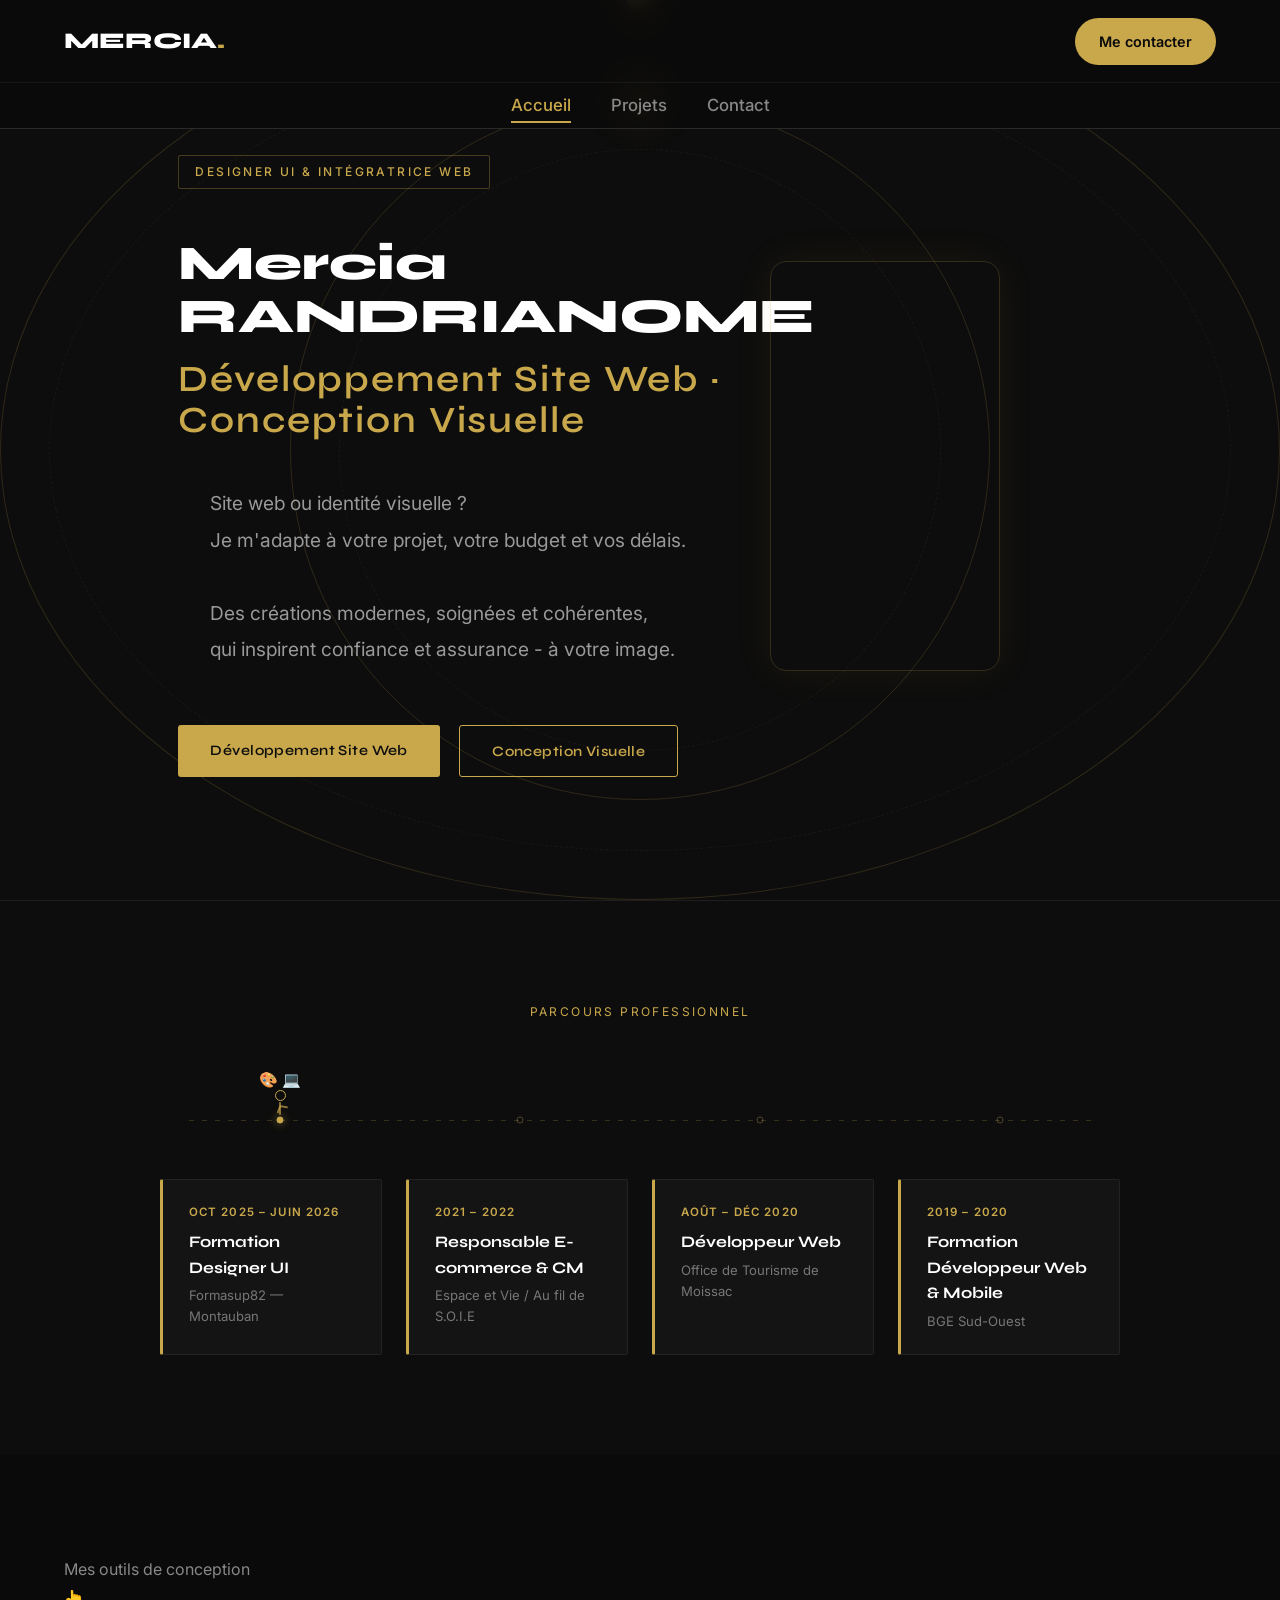
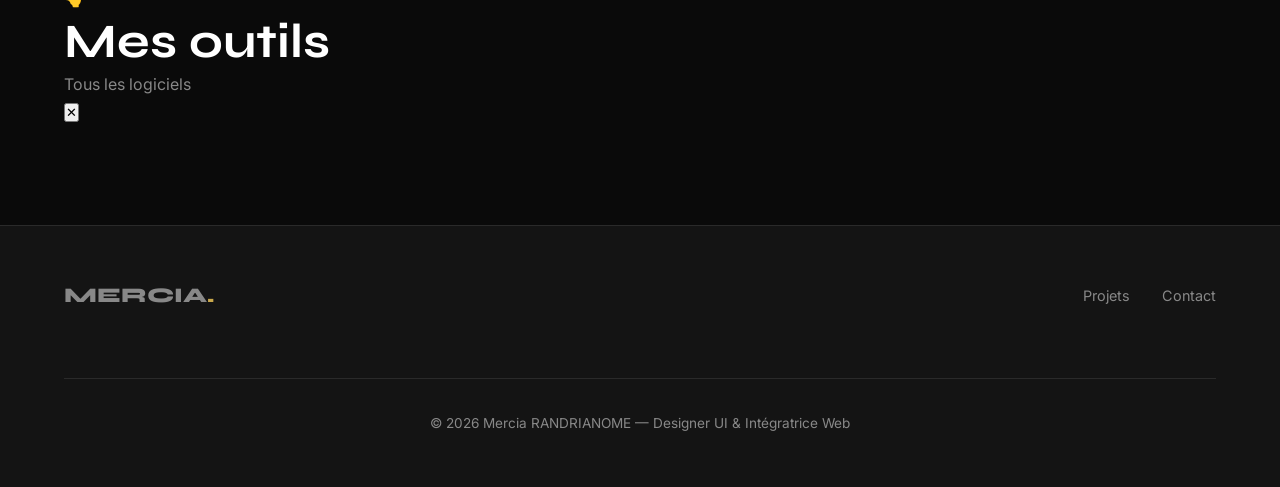
==== index.html @ 20384d1c "Responsive & espacements harmonisés — index.html - section padding fluide via clamp(3.75rem, 8vw, 6." ====
<!doctype html>
<html lang="fr">
  <head>
    <meta charset="UTF-8" />
    <meta name="viewport" content="width=device-width, initial-scale=1.0" />
    <meta
      name="description"
      content="Mercia RANDRIANOME — Designer UI & Intégratrice Web. Sites WordPress, maquettes Figma, identité visuelle."
    />
    <title>Mercia RANDRIANOME — Designer UI & Intégratrice Web</title>
    <link rel="stylesheet" href="css/style.css" />
    <link rel="stylesheet" href="css/skillsbgc.css" />
    <style>
      /* ── HERO ── */
      .hero {
        min-height: 100vh;
        display: flex;
        flex-direction: column;
        justify-content: center;
        align-items: center;
        text-align: center;
        padding: 8rem var(--padding-page) 6rem;
        background-color: #0d0d0d;
        position: relative;
        overflow: clip;
      }

      .hero-tag {
        display: inline-block;
        font-family: var(--font-corps);
        font-size: 0.75rem;
        font-weight: 500;
        letter-spacing: 0.2em;
        text-transform: uppercase;
        color: var(--or);
        border: 1px solid rgba(201, 168, 76, 0.3);
        padding: 0.4rem 1rem;
        border-radius: 2px;
        margin-bottom: 3rem;
      }

      .hero h1 {
        font-size: clamp(2.8rem, 7vw, 5.5rem);
        font-weight: 800;
        color: #ffffff;
        line-height: 1.05;
        margin-bottom: 0;
      }

      .hero h1 .nom {
        display: block;
      }

      .hero h1 .titre {
        display: block;
        font-size: 0.42em;
        color: var(--or);
        font-weight: 600;
        letter-spacing: 0.05em;
        margin-top: 1rem;
      }

      .hero-accroche {
        font-size: clamp(1rem, 2vw, 1.2rem);
        color: #999;
        max-width: 520px;
        margin: 2.8rem auto 3.6rem;
        line-height: 1.9;
      }

      .hero-boutons {
        display: flex;
        gap: 1.2rem;
        justify-content: center;
        flex-wrap: wrap;
      }

      .btn-hero {
        font-family: var(--font-titre);
        font-size: 0.9rem;
        font-weight: 600;
        padding: 0.85rem 2rem;
        border-radius: 3px;
        transition: var(--transition-rapide);
        letter-spacing: 0.03em;
      }

      .btn-hero-or {
        background-color: var(--or);
        color: #0d0d0d;
      }

      .btn-hero-or:hover {
        background-color: var(--or-clair);
        transform: translateY(-2px);
      }

      .btn-hero-contour {
        border: 1px solid var(--or);
        color: var(--or);
        background: transparent;
      }

      .btn-hero-contour:hover {
        background-color: rgba(201, 168, 76, 0.1);
        transform: translateY(-2px);
      }

      /* ── PARCOURS ── */
      .parcours {
        background-color: #0d0d0d;
        padding: clamp(3.75rem, 8vw, 6.25rem) var(--padding-page);
        border-top: 1px solid #1e1e1e;
      }

      .parcours-titre {
        text-align: center;
        font-size: 0.75rem;
        letter-spacing: 0.2em;
        text-transform: uppercase;
        color: var(--or);
        margin-bottom: 3rem;
      }

      .parcours-liste {
        display: grid;
        grid-template-columns: repeat(auto-fit, minmax(220px, 1fr));
        gap: 1.5rem;
        max-width: 960px;
        margin: 0 auto;
      }

      .parcours-item {
        background-color: #141414;
        border: 1px solid #222;
        border-left: 3px solid var(--or);
        padding: 1.4rem 1.6rem;
        border-radius: 2px;
      }

      .parcours-item .periode {
        font-size: 0.72rem;
        color: var(--or);
        font-weight: 600;
        letter-spacing: 0.1em;
        text-transform: uppercase;
        margin-bottom: 0.5rem;
      }

      .parcours-item .poste {
        font-family: var(--font-titre);
        font-size: 1rem;
        font-weight: 700;
        color: #fff;
        margin-bottom: 0.3rem;
      }

      .parcours-item .lieu {
        font-size: 0.82rem;
        color: #777;
      }

      /* ── SYSTÈME ORBITAL ── */
      .orbit-systeme {
        position: absolute;
        top: 50%;
        left: 50%;
        transform: translate(-50%, -50%);
        width: min(700px, 90vmin);
        height: min(700px, 90vmin);
        pointer-events: none;
        z-index: 0;
      }

      /* Anneau principal */
      .orbit-anneau {
        position: absolute;
        inset: 0;
        border-radius: 50%;
        border: 1px solid rgba(201, 168, 76, 0.18);
      }

      /* Anneau secondaire intérieur (pointillé) */
      .orbit-anneau::before {
        content: "";
        position: absolute;
        inset: 48px;
        border-radius: 50%;
        border: 1px dashed rgba(201, 168, 76, 0.07);
      }

      /* Bras invisible qui tourne (porte la planète) */
      .orbit-bras {
        position: absolute;
        inset: 0;
        animation: tourner 9s linear infinite;
      }

      @keyframes tourner {
        to {
          transform: rotate(360deg);
        }
      }

      /* La planète */
      .planet {
        position: absolute;
        top: -13px;
        left: 50%;
        transform: translateX(-50%);
        width: 26px;
        height: 26px;
        border-radius: 50%;
        background: radial-gradient(
          circle at 35% 30%,
          #f0d87a,
          #c9a84c 55%,
          #7a5e1a
        );
        box-shadow:
          0 0 16px rgba(201, 168, 76, 0.9),
          0 0 40px rgba(201, 168, 76, 0.35),
          inset -4px -3px 8px rgba(0, 0, 0, 0.5);
        animation: no-spin 9s linear infinite;
      }

      /* Contre-rotation pour que la planète reste "droite" visuellement */
      @keyframes no-spin {
        to {
          transform: translateX(-50%) rotate(-360deg);
        }
      }

      /* Le contenu du hero passe au-dessus du système orbital */
      .hero > *:not(.orbit-systeme) {
        position: relative;
        z-index: 1;
      }

      /* ── SCROLL HINT ── */
      .scroll-hint {
        position: absolute;
        /* suit le rayon de l'orbite : min(350px, 45vmin) + 40px de gap */
        top: calc(50% + min(350px, 45vmin) + 40px);
        left: 50%;
        transform: translateX(-50%);
        display: flex;
        flex-direction: column;
        align-items: center;
        gap: 0.6rem;
        z-index: 1;
        animation: hint-apparition 1s ease 1.2s both;
      }

      @keyframes hint-apparition {
        from {
          opacity: 0;
          transform: translateX(-50%) translateY(10px);
        }
        to {
          opacity: 1;
          transform: translateX(-50%) translateY(0);
        }
      }

      /* scroll-hint suit maintenant l'orbite via min(350px,45vmin) — pas besoin de MQ */

      .scroll-hint-label {
        font-size: 0.6rem;
        letter-spacing: 0.25em;
        text-transform: uppercase;
        color: rgba(201, 168, 76, 0.5);
        font-weight: 600;
      }

      /* Souris */
      .scroll-mouse {
        width: 22px;
        height: 34px;
        border: 1.5px solid rgba(201, 168, 76, 0.4);
        border-radius: 11px;
        display: flex;
        justify-content: center;
        padding-top: 5px;
      }

      /* Molette qui descend */
      .scroll-wheel {
        width: 3px;
        height: 7px;
        background: var(--or);
        border-radius: 2px;
        animation: molette 1.8s ease-in-out infinite;
      }

      @keyframes molette {
        0% {
          opacity: 1;
          transform: translateY(0);
        }
        60% {
          opacity: 0;
          transform: translateY(10px);
        }
        61% {
          opacity: 0;
          transform: translateY(0);
        }
        100% {
          opacity: 1;
          transform: translateY(0);
        }
      }

      /* orbit-systeme utilise min(700px,90vmin) — responsive sans MQ */
      @media (max-width: 600px) {
        .hero-boutons {
          flex-direction: column;
          align-items: center;
        }
        .btn-hero {
          width: 100%;
          max-width: 300px;
          text-align: center;
        }
      }

      /* ── HERO SPLIT : texte gauche + vidéo droite ── */
      .hero {
        flex-direction: row;
        justify-content: center;
        align-items: center;
        gap: clamp(2rem, 4vw, 5rem);
        text-align: left;
        overflow: visible;
      }

      .hero-content {
        flex: 1;
        min-width: 0;
        max-width: 540px;
        display: flex;
        flex-direction: column;
        align-items: flex-start;
      }

      .hero-boutons {
        justify-content: flex-start;
      }

      /* Vidéo profil */
      .hero-video-wrap {
        flex-shrink: 0;
        width: clamp(160px, 18vw, 280px);
        aspect-ratio: 9/16;
        border-radius: 16px;
        overflow: hidden;
        border: 1px solid rgba(201, 168, 76, 0.2);
        box-shadow: 0 0 40px rgba(201, 168, 76, 0.07);
      }

      .hero-video-wrap video {
        width: 100%;
        height: 100%;
        object-fit: cover;
        display: block;
      }

      /* Mobile : colonne, vidéo au-dessus */
      @media (max-width: 820px) {
        .hero {
          flex-direction: column;
          text-align: center;
          gap: 2rem;
        }
        .hero-content {
          align-items: center;
          max-width: 100%;
        }
        .hero-boutons {
          justify-content: center;
        }
        .hero-video-wrap {
          width: clamp(120px, 38vw, 180px);
          order: -1;
        }
      }

      /* ── SCÈNE PARCOURS ── */
      .parcours-scene {
        position: relative;
        height: 80px;
        max-width: 960px;
        margin: 0 auto 1.8rem;
      }

      .parcours-rail {
        position: absolute;
        top: 62%;
        left: 3%;
        right: 3%;
        height: 1px;
        background: repeating-linear-gradient(
          to right,
          rgba(201, 168, 76, 0.22) 0px,
          rgba(201, 168, 76, 0.22) 5px,
          transparent 5px,
          transparent 13px
        );
      }

      .parcours-stop {
        position: absolute;
        top: 62%;
        width: 7px;
        height: 7px;
        border: 1.5px solid rgba(201, 168, 76, 0.35);
        border-radius: 50%;
        transform: translate(-50%, -50%);
        transition:
          background 0.3s,
          border-color 0.3s;
      }

      .parcours-stop.actif {
        background: var(--or);
        border-color: var(--or);
        box-shadow: 0 0 8px rgba(201, 168, 76, 0.6);
      }

      /* Personnage */
      .scene-perso {
        position: absolute;
        top: 62%;
        left: 12.5%;
        transform: translate(-50%, -100%);
        transition: left 0.9s cubic-bezier(0.4, 0, 0.2, 1);
        display: flex;
        flex-direction: column;
        align-items: center;
        padding-bottom: 4px;
      }

      .perso-bulle {
        font-size: 15px;
        line-height: 1;
        margin-bottom: 3px;
        opacity: 0;
        transform: translateY(5px);
        transition:
          opacity 0.3s ease,
          transform 0.3s ease;
      }

      .perso-bulle.show {
        opacity: 1;
        transform: translateY(0);
        animation: bulle-bob 2s ease-in-out infinite;
      }

      @keyframes bulle-bob {
        0%,
        100% {
          transform: translateY(0);
        }
        50% {
          transform: translateY(-3px);
        }
      }

      .perso-tete {
        width: 11px;
        height: 11px;
        border-radius: 50%;
        background: #0d0d0d;
        border: 1.5px solid var(--or);
      }

      .perso-corps {
        width: 2px;
        height: 13px;
        background: rgba(201, 168, 76, 0.65);
        margin: 1px auto;
        position: relative;
        border-radius: 1px;
      }

      /* Bras gauche */
      .perso-corps::before {
        content: "";
        position: absolute;
        width: 8px;
        height: 1.5px;
        background: rgba(201, 168, 76, 0.65);
        border-radius: 1px;
        right: calc(100% - 1px);
        top: 3px;
        transform-origin: right center;
        transform: rotate(-40deg);
        transition: transform 0.4s ease;
      }

      /* Bras droit */
      .perso-corps::after {
        content: "";
        position: absolute;
        width: 8px;
        height: 1.5px;
        background: rgba(201, 168, 76, 0.65);
        border-radius: 1px;
        left: calc(100% - 1px);
        top: 3px;
        transform-origin: left center;
        transform: rotate(40deg);
        transition: transform 0.4s ease;
      }

      /* Marche — tête qui rebondit */
      .perso-walk .perso-tete {
        animation: walk-bob 0.22s ease-in-out infinite alternate;
      }
      @keyframes walk-bob {
        to {
          transform: translateY(-2px);
        }
      }

      /* Design : bras droit levé, crayon */
      .action-design .perso-corps::before {
        transform: rotate(-70deg);
      }
      .action-design .perso-corps::after {
        transform: rotate(10deg);
        animation: dessin 0.6s ease-in-out infinite alternate;
      }
      @keyframes dessin {
        to {
          transform: rotate(30deg);
        }
      }

      /* E-commerce : tap répété bras droit */
      .action-shop .perso-corps::before {
        transform: rotate(-20deg);
      }
      .action-shop .perso-corps::after {
        animation: tap 0.4s ease-in-out infinite;
      }
      @keyframes tap {
        0%,
        100% {
          transform: rotate(20deg);
        }
        50% {
          transform: rotate(50deg);
        }
      }

      /* Code : frappe alternée */
      .action-code .perso-corps::before {
        animation: frappe-g 0.2s ease-in-out infinite alternate;
      }
      .action-code .perso-corps::after {
        animation: frappe-d 0.2s ease-in-out infinite alternate 0.1s;
      }
      @keyframes frappe-g {
        from {
          transform: rotate(-25deg);
        }
        to {
          transform: rotate(-55deg);
        }
      }
      @keyframes frappe-d {
        from {
          transform: rotate(25deg);
        }
        to {
          transform: rotate(55deg);
        }
      }

      /* Formation : bras ouverts, livre */
      .action-learn .perso-corps::before {
        transform: rotate(-65deg);
      }
      .action-learn .perso-corps::after {
        transform: rotate(65deg);
      }

      /* ── MOBILE < 480px : réduit les marges du hero ── */
      @media (max-width: 480px) {
        .hero-tag {
          margin-bottom: 1.8rem;
        }
        .hero-accroche {
          margin: 1.8rem auto 2.4rem;
          font-size: 0.95rem;
        }
      }

      /* ── TRÈS PETITS MOBILES < 380px ── */
      @media (max-width: 380px) {
        .hero {
          padding-top: 6rem;
          padding-bottom: 4rem;
        }
        .hero-accroche {
          font-size: 0.88rem;
          margin: 1.4rem auto 2rem;
        }
        .hero-video-wrap {
          width: 100px;
        }
        .parcours-item {
          padding: 1rem 1.2rem;
        }
      }

      /* ── TABLETTE : 1 colonne comme mobile ── */
      @media (min-width: 769px) and (max-width: 1024px) {
        .parcours-liste {
          grid-template-columns: 1fr;
        }
      }

      /* ── MOBILE : scène verticale à gauche des cartes ── */
      @media (max-width: 768px) {
        .parcours-wrapper {
          display: flex;
          flex-direction: row;
          gap: 0.8rem;
          align-items: stretch;
          max-width: 960px;
          margin: 0 auto;
        }

        .parcours-scene {
          display: block;
          width: 36px;
          flex-shrink: 0;
          height: auto;
          margin: 0;
        }

        /* Rail vertical */
        .parcours-rail {
          top: 2%;
          bottom: 2%;
          left: 50%;
          right: auto;
          height: auto;
          width: 1px;
          transform: none;
          background: repeating-linear-gradient(
            to bottom,
            rgba(201, 168, 76, 0.22) 0px,
            rgba(201, 168, 76, 0.22) 5px,
            transparent 5px,
            transparent 13px
          );
        }

        /* Stops repositionnés en vertical */
        .parcours-stop {
          left: 50% !important;
          transform: translate(-50%, -50%);
        }
        .parcours-stop:nth-child(2) {
          top: 12.5%;
        }
        .parcours-stop:nth-child(3) {
          top: 37.5%;
        }
        .parcours-stop:nth-child(4) {
          top: 62.5%;
        }
        .parcours-stop:nth-child(5) {
          top: 87.5%;
        }

        /* Personnage vertical */
        .scene-perso {
          left: 50% !important;
          transform: translate(-50%, -50%) !important;
          transition: top 0.9s cubic-bezier(0.4, 0, 0.2, 1) !important;
        }

        /* Bulle à droite du perso sur mobile */
        .perso-bulle {
          position: absolute;
          left: calc(100% + 6px);
          top: 50%;
          transform: translateY(-50%);
          margin-bottom: 0;
          font-size: 13px;
          animation: none !important;
        }
        .perso-bulle.show {
          animation: none !important;
        }

        /* Liste prend le reste de l'espace */
        .parcours-liste {
          flex: 1;
          max-width: none;
          margin: 0;
        }
      }
    </style>
    <link rel="stylesheet" href="css/chatbot.css" />
  </head>
  <body>
    <header class="header">
      <div class="nav">
        <a href="index.html" class="nav-logo">MERCIA<span>.</span></a>
        <a href="contact.html" class="nav-cta">Me contacter</a>
        <div class="nav-burger"><span></span><span></span><span></span></div>
      </div>
      <nav class="nav-sub">
        <ul class="nav-liens">
          <li><a href="index.html" class="actif">Accueil</a></li>
          <li><a href="projets.html">Projets</a></li>
          <li><a href="contact.html">Contact</a></li>
        </ul>
      </nav>
    </header>

    <section class="hero">
      <!-- Système orbital décoratif -->
      <div class="orbit-systeme" aria-hidden="true">
        <div class="orbit-anneau"></div>
        <div class="orbit-bras">
          <div class="planet"></div>
        </div>
      </div>

      <div class="hero-content">
        <span class="hero-tag">Designer UI &amp; Intégratrice Web</span>
        <h1>
          <span class="nom">Mercia RANDRIANOME</span>
          <span class="titre"
            >Développement Site Web · Conception Visuelle</span
          >
        </h1>
        <p class="hero-accroche">
          Site web ou identité visuelle&nbsp;?<br />
          Je m'adapte à votre projet, votre budget et vos délais.<br />
          <br />
          Des créations modernes, soignées et cohérentes,<br />
          qui inspirent confiance et assurance - à votre image.
        </p>
        <div class="hero-boutons">
          <a href="projets.html?filter=dev" class="btn-hero btn-hero-or"
            >Développement Site Web</a
          >
          <a href="projets.html?filter=visuel" class="btn-hero btn-hero-contour"
            >Conception Visuelle</a
          >
        </div>
      </div>

      <!-- Vidéo profil — déposer le fichier dans assets/video/ -->
      <div class="hero-video-wrap">
        <video
          src="assets/video/Avatar.mp4"
          autoplay
          loop
          muted
          playsinline
        ></video>
      </div>

      <div class="scroll-hint" aria-hidden="true">
        <div class="scroll-mouse">
          <div class="scroll-wheel"></div>
        </div>
        <span class="scroll-hint-label">Scroll</span>
      </div>
    </section>

    <section class="parcours">
      <p class="parcours-titre">Parcours professionnel</p>

      <div class="parcours-wrapper">
        <!-- Scène animée -->
        <div class="parcours-scene" aria-hidden="true">
          <div class="parcours-rail"></div>
          <div class="parcours-stop" style="left: 12.5%"></div>
          <div class="parcours-stop" style="left: 37.5%"></div>
          <div class="parcours-stop" style="left: 62.5%"></div>
          <div class="parcours-stop" style="left: 87.5%"></div>
          <div class="scene-perso" id="scenePerso">
            <div class="perso-bulle" id="persoBulle"></div>
            <div class="perso-tete"></div>
            <div class="perso-corps"></div>
          </div>
        </div>

        <div class="parcours-liste">
          <div class="parcours-item">
            <div class="periode">Oct 2025 – Juin 2026</div>
            <div class="poste">Formation Designer UI</div>
            <div class="lieu">Formasup82 — Montauban</div>
          </div>
          <div class="parcours-item">
            <div class="periode">2021 – 2022</div>
            <div class="poste">Responsable E-commerce &amp; CM</div>
            <div class="lieu">Espace et Vie / Au fil de S.O.I.E</div>
          </div>
          <div class="parcours-item">
            <div class="periode">Août – Déc 2020</div>
            <div class="poste">Développeur Web</div>
            <div class="lieu">Office de Tourisme de Moissac</div>
          </div>
          <div class="parcours-item">
            <div class="periode">2019 – 2020</div>
            <div class="poste">Formation Développeur Web &amp; Mobile</div>
            <div class="lieu">BGE Sud-Ouest</div>
          </div>
        </div>
        <!-- /.parcours-liste -->
      </div>
      <!-- /.parcours-wrapper -->
    </section>

    <!-- Section des  outils et stacks -->
    <section class="outils">
      <div id="scene">
        <p class="outils-titre">Mes outils de conception</p>
        <!-- Anneau orbital décoratif (même style que le hero) -->
        <div id="orbit-ring" aria-hidden="true">
          <div class="orbit-anneau"></div>
          <div class="orbit-bras"><div class="planet"></div></div>
        </div>

        <!-- Titre central -->
        <div id="overlay">
          <p id="hint-text">👆</p>
          <h2 id="cat-name">Mes outils</h2>
          <p id="cat-sub">Tous les logiciels</p>
          <div id="nav-dots"></div>
        </div>
      </div>

      <!-- Lightbox -->
      <div id="lightbox" aria-hidden="true">
        <div id="lb-bg"></div>
        <img id="lb-img" src="" alt="" />
        <button id="lb-close" aria-label="Fermer">&#x2715;</button>
      </div>
    </section>

    <footer class="footer">
      <div class="footer-contenu">
        <p class="footer-logo">MERCIA<span>.</span></p>
        <div class="footer-liens">
          <a href="projets.html">Projets</a>
          <a href="contact.html">Contact</a>
        </div>
        <p class="footer-copyright">
          © 2026 Mercia RANDRIANOME — Designer UI &amp; Intégratrice Web
        </p>
      </div>
    </footer>
    <script src="js/main.js"></script>
    <script>
      // ── Animation personnage parcours ──
      (function () {
        const perso = document.getElementById("scenePerso");
        const bulle = document.getElementById("persoBulle");
        const stops = document.querySelectorAll(".parcours-stop");
        if (!perso) return;

        const steps = [
          { pos: 12.5, icon: "🎨 💻", action: "design", stopIdx: 0 },
          { pos: 37.5, icon: "🛒 💻", action: "shop", stopIdx: 1 },
          {
            pos: 62.5,
            icon: '💻 <span style="font-family:monospace;font-size:10px;color:#c9a84c;vertical-align:middle">&lt;/&gt;</span>',
            action: "code",
            stopIdx: 2,
          },
          {
            pos: 87.5,
            icon: '🖥️ <span style="font-family:monospace;font-size:10px;color:#c9a84c;vertical-align:middle">&lt;/&gt;</span>',
            action: "learn",
            stopIdx: 3,
          },
        ];
        const actions = steps.map((s) => "action-" + s.action);
        let current = 0;

        const isMobile = () => window.innerWidth <= 768;

        function clearActions() {
          perso.classList.remove("perso-walk", ...actions);
          stops.forEach((s) => s.classList.remove("actif"));
        }

        function arrive(i) {
          clearActions();
          perso.classList.add("action-" + steps[i].action);
          stops[steps[i].stopIdx].classList.add("actif");
          bulle.innerHTML = steps[i].icon;
          bulle.classList.add("show");
        }

        function walk(nextPos) {
          perso.classList.remove(...actions);
          perso.classList.add("perso-walk");
          bulle.classList.remove("show");
          stops.forEach((s) => s.classList.remove("actif"));
          if (!isMobile()) {
            const cur = parseFloat(perso.style.left);
            perso.style.transform =
              nextPos < cur
                ? "translate(-50%, -100%) scaleX(-1)"
                : "translate(-50%, -100%) scaleX(1)";
          }
        }

        function moveTo(pos) {
          if (isMobile()) {
            perso.style.top = pos + "%";
          } else {
            perso.style.left = pos + "%";
          }
        }

        function next() {
          const nextIdx = (current - 1 + steps.length) % steps.length;
          walk(steps[nextIdx].pos);
          moveTo(steps[nextIdx].pos);

          const dist = Math.abs(steps[nextIdx].pos - steps[current].pos);
          const walkDuration = dist <= 25 ? 900 : 1600;

          setTimeout(() => {
            current = nextIdx;
            arrive(current);
            setTimeout(next, 2800);
          }, walkDuration);
        }

        function init() {
          const mob = isMobile();
          perso.style.transition = "none";
          if (mob) {
            perso.style.left = "50%";
            perso.style.top = steps[0].pos + "%";
          } else {
            perso.style.left = steps[0].pos + "%";
          }
          requestAnimationFrame(() =>
            requestAnimationFrame(() => {
              const prop = mob ? "top" : "left";
              perso.style.transition = `${prop} 0.9s cubic-bezier(0.4, 0, 0.2, 1)`;
              setTimeout(() => {
                arrive(0);
                setTimeout(next, 2800);
              }, 800);
            }),
          );
        }

        init();
        window.addEventListener("resize", () => {
          // Réinitialise si on bascule desktop/mobile
          current = 0;
          init();
        });
      })();
    </script>
    <script src="js/skillsbgc.js"></script>
    <script src="js/chatbot.js"></script>
  </body>
</html>
---- css/style.css ----
/* ══════════════════════════════════════════════════════════════════════════════
   STYLE.CSS - Styles globaux du portfolio
   RANDRIANOME Mercia
   
   Ce fichier contient TOUS les styles partagés entre les pages :
   - Variables (couleurs, polices)
   - Reset CSS
   - Navigation
   - Boutons
   - Footer
   - Responsive
══════════════════════════════════════════════════════════════════════════════ */


/* ==============================================================================
   1. IMPORT DES POLICES GOOGLE FONTS
   ==============================================================================
   
   On utilise 2 polices :
   - Syne : pour les titres (moderne, géométrique, impactante)
   - Inter : pour le texte courant (lisible, professionnelle)
   
   Ces polices sont gratuites et chargées depuis Google Fonts.
*/
@import url('https://fonts.googleapis.com/css2?family=Syne:wght@400;500;600;700;800&family=Inter:wght@300;400;500;600&display=swap');


/* ==============================================================================
   2. VARIABLES CSS (Personnalisation facile)
   ==============================================================================
   
   Les variables permettent de changer les couleurs/polices à UN SEUL endroit.
   Pour modifier une couleur sur tout le site, change juste la valeur ici.
   
   Utilisation : var(--nom-de-la-variable)
   Exemple : background-color: var(--noir-profond);
*/
:root {
    
    /* --- COULEURS PRINCIPALES --- */
    --noir-profond: #0a0a0a;      /* Fond principal (presque noir) */
    --noir-secondaire: #141414;    /* Fond des sections alternées */
    --gris-fonce: #1a1a1a;         /* Fond des cartes */
    --gris-bordure: #2a2a2a;       /* Couleur des bordures */
    
    /* --- COULEURS DE TEXTE --- */
    --blanc: #f5f5f5;              /* Texte principal */
    --blanc-pur: #ffffff;          /* Titres */
    --gris-texte: #888888;         /* Texte secondaire (paragraphes) */
    --gris-clair: #aaaaaa;         /* Texte léger */
    
    /* --- COULEUR D'ACCENT (OR) --- */
    --or: #c9a84c;                 /* Couleur principale d'accent */
    --or-clair: #dabb62;           /* Or au survol (hover) */
    --or-fonce: #a8893a;           /* Or foncé si besoin */
    
    /* --- POLICES --- */
    --font-titre: 'Syne', sans-serif;
    --font-corps: 'Inter', sans-serif;
    
    /* --- TRANSITIONS (animations fluides) --- */
    --transition-rapide: 0.3s ease;
    --transition-moyenne: 0.5s ease;
    
    /* --- OMBRES --- */
    --ombre-carte: 0 4px 20px rgba(0, 0, 0, 0.3);
    --ombre-or: 0 4px 20px rgba(212, 175, 55, 0.3);
    
    /* --- ESPACEMENTS --- */
    --padding-page: 5%;            /* Marge gauche/droite des pages */
}


/* ==============================================================================
   3. RESET CSS (Remise à zéro des styles par défaut)
   ==============================================================================
   
   Les navigateurs appliquent des styles par défaut (marges, padding...).
   Le reset permet de partir sur une base propre et identique partout.
*/

/* Applique box-sizing à tous les éléments */
* {
    margin: 0;
    padding: 0;
    box-sizing: border-box;  /* Les padding/border sont inclus dans la largeur */
}

/* Défilement fluide quand on clique sur un lien ancre (#section) */
html {
    scroll-behavior: smooth;
}

/* Styles de base du body */
body {
    font-family: var(--font-corps);
    background-color: var(--noir-profond);
    color: var(--blanc);
    line-height: 1.6;                    /* Hauteur de ligne pour lisibilité */
    overflow-x: hidden;                  /* Pas de scroll horizontal */
}

/* Personnalisation de la sélection de texte */
::selection {
    background-color: var(--or);
    color: var(--noir-profond);
}


/* ==============================================================================
   4. ÉLÉMENTS DE BASE (liens, images, titres, paragraphes)
   ==============================================================================
*/

/* --- LIENS --- */
a {
    text-decoration: none;           /* Pas de soulignement */
    color: inherit;                  /* Hérite la couleur du parent */
    transition: var(--transition-rapide);
}

/* --- IMAGES --- */
img {
    max-width: 100%;                 /* Ne dépasse jamais son conteneur */
    height: auto;
    display: block;                  /* Évite l'espace sous les images */
}

/* --- TITRES --- */
h1, h2, h3, h4, h5, h6 {
    font-family: var(--font-titre);
    font-weight: 700;
    line-height: 1.2;
    color: var(--blanc-pur);
}

.hero-note {
    font-size: 0.85em;
    opacity: 0.7;
}


/* Tailles des titres (responsive avec clamp) */
/* clamp(min, preferred, max) = taille minimum, idéale, maximum */
h1 { font-size: clamp(2.5rem, 6vw, 5rem); }
h1 span { display: block;
  font-size: 0.55em;
  line-height: 1.1; }
h2 { font-size: clamp(2rem, 4vw, 3rem); }
h3 { font-size: clamp(1.3rem, 2.5vw, 1.8rem); }

/* --- PARAGRAPHES --- */
p {
    color: var(--gris-texte);
    font-size: 1rem;
    line-height: 1.8;
}


/* ==============================================================================
   5. NAVIGATION
   ==============================================================================
   
   La navigation est fixée en haut de l'écran (position: fixed).
   Elle reste visible quand on scroll.
*/

/* ── HEADER global (conteneur fixe à 2 niveaux) ── */
.header {
    position: fixed;
    top: 0;
    left: 0;
    right: 0;
    z-index: 1000;
    background-color: rgba(10, 10, 10, 0.9);
    backdrop-filter: blur(20px);
    border-bottom: 1px solid var(--gris-bordure);
}

/* ── Barre 1 : Logo + CTA + Burger ── */
.nav {
    display: flex;
    justify-content: space-between;
    align-items: center;
    padding: 1.1rem var(--padding-page);
}

/* ── Barre 2 : Liens de navigation ── */
.nav-sub {
    border-top: 1px solid rgba(255,255,255,0.05);
    display: flex;
    justify-content: center;
    padding: 0.55rem var(--padding-page);
}

/* --- LOGO --- */
.nav-logo {
    font-family: var(--font-titre);
    font-size: 1.4rem;
    font-weight: 800;
    color: var(--blanc-pur);
}

/* Le point après "MERCIA" est en or */
.nav-logo span {
    color: var(--or);
}

/* --- LIENS DE NAVIGATION --- */
.nav-liens {
    display: flex;
    gap: 2.5rem;                     /* Espace entre les liens */
    list-style: none;                /* Pas de puces */
}

.nav-liens a {
    font-size: 1.05rem;
    font-weight: 500;
    color: var(--gris-texte);
    position: relative;              /* Pour l'animation du soulignement */
    padding: 0.5rem 0;
}

/* Soulignement animé au survol */
.nav-liens a::after {
    content: '';
    position: absolute;
    bottom: 0;
    left: 0;
    width: 0;                        /* Invisible par défaut */
    height: 2px;
    background-color: var(--or);
    transition: var(--transition-rapide);
}

/* Au survol : texte blanc + soulignement visible */
.nav-liens a:hover {
    color: var(--blanc-pur);
}

.nav-liens a:hover::after {
    width: 100%;                     /* Le soulignement apparaît */
}

/* Lien de la page actuelle (classe "actif") */
.nav-liens a.actif {
    color: var(--or);
}

.nav-liens a.actif::after {
    width: 100%;
}

/* --- BOUTON "ME CONTACTER" --- */
.nav-cta {
    background-color: var(--or);
    color: var(--noir-profond);
    padding: 0.75rem 1.5rem;
    border-radius: 50px;             /* Bouton arrondi */
    font-size: 0.9rem;
    font-weight: 600;
}

.nav-cta:hover {
    background-color: var(--or-clair);
    box-shadow: var(--ombre-or);
    transform: translateY(-2px);     /* Légère élévation */
}

/* --- MENU BURGER (mobile) --- */
/* Caché par défaut, visible uniquement sur mobile */
.nav-burger {
    display: none;
    flex-direction: column;
    gap: 5px;
    cursor: pointer;
}

.nav-burger span {
    width: 25px;
    height: 2px;
    background-color: var(--blanc);
    transition: var(--transition-rapide);
}


/* ==============================================================================
   6. BOUTONS RÉUTILISABLES
   ==============================================================================
   
   Classes à combiner : .btn + .btn-principal OU .btn + .btn-secondaire
   Exemple : <a href="#" class="btn btn-principal">Cliquez ici</a>
*/

/* Style de base pour tous les boutons */
.btn {
    display: inline-flex;
    align-items: center;
    gap: 0.5rem;                     /* Espace entre texte et icône */
    padding: 1rem 2rem;
    border-radius: 50px;
    font-family: var(--font-corps);
    font-size: 0.95rem;
    font-weight: 600;
    cursor: pointer;
    border: none;
    transition: var(--transition-rapide);
}

/* Bouton principal (fond or) */
.btn-principal {
    background-color: var(--or);
    color: var(--noir-profond);
}

.btn-principal:hover {
    background-color: var(--or-clair);
    box-shadow: var(--ombre-or);
    transform: translateY(-3px);
}

/* Bouton secondaire (contour) */
.btn-secondaire {
    background-color: transparent;
    color: var(--blanc);
    border: 1px solid var(--gris-bordure);
}

.btn-secondaire:hover {
    border-color: var(--or);
    color: var(--or);
}


/* ==============================================================================
   7. SECTIONS (styles communs)
   ==============================================================================
*/

section {
    padding: clamp(3.75rem, 8vw, 6.25rem) var(--padding-page);
}

/* Titre de section avec mot en or */
.section-titre {
    margin-bottom: 1rem;
}

.section-titre span {
    color: var(--or);
}

/* Sous-titre de section */
.section-soustitre {
    color: var(--gris-texte);
    font-size: 1.1rem;
    max-width: 600px;
    margin-bottom: 3rem;
}

/* Conteneur pour centrer le contenu */
.conteneur {
    max-width: 1400px;
    margin: 0 auto;
}


/* ==============================================================================
   8. FOOTER (pied de page)
   ==============================================================================
*/

.footer {
    background-color: var(--noir-secondaire);
    border-top: 1px solid var(--gris-bordure);
    padding: clamp(2rem, 4vw, 3.75rem) var(--padding-page);
}

.footer-contenu {
    display: flex;
    justify-content: space-between;
    align-items: center;
    flex-wrap: wrap;                 /* Passe en colonne si pas assez de place */
    gap: 2rem;
}

/* Logo du footer */
.footer-logo {
    font-family: var(--font-titre);
    font-size: 1.3rem;
    font-weight: 800;
}

.footer-logo span {
    color: var(--or);
}

/* Liens du footer */
.footer-liens {
    display: flex;
    gap: 2rem;
    list-style: none;
}

.footer-liens a {
    color: var(--gris-texte);
    font-size: 0.9rem;
}

.footer-liens a:hover {
    color: var(--or);
}

/* Icônes réseaux sociaux */
.footer-reseaux {
    display: flex;
    gap: 1rem;
}

.footer-reseaux a {
    width: 40px;
    height: 40px;
    display: flex;
    align-items: center;
    justify-content: center;
    background-color: var(--gris-fonce);
    border-radius: 50%;
    color: var(--gris-texte);
}

.footer-reseaux a:hover {
    background-color: var(--or);
    color: var(--noir-profond);
}

/* Copyright */
.footer-copyright {
    width: 100%;
    text-align: center;
    padding-top: 2rem;
    margin-top: 2rem;
    border-top: 1px solid var(--gris-bordure);
    color: var(--gris-texte);
    font-size: 0.85rem;
}


/* ==============================================================================
   9. ANIMATIONS
   ==============================================================================
*/

/* Animation d'apparition (utilisée pour le hero) */
@keyframes apparition {
    from {
        opacity: 0;
        transform: translateY(30px);
    }
    to {
        opacity: 1;
        transform: translateY(0);
    }
}

/* Animation de pulsation (pour les points décoratifs) */
@keyframes pulse {
    0%, 100% { opacity: 1; }
    50% { opacity: 0.5; }
}


/* ==============================================================================
   10. RESPONSIVE (adaptation mobile/tablette)
   ==============================================================================
   
   @media permet d'appliquer des styles selon la taille d'écran.
   max-width: 768px = écrans de 768px de large ou moins (mobiles)
*/

/* --- TABLETTE (1024px et moins) --- */
@media screen and (max-width: 1024px) {
    :root {
        --padding-page: 4%;
    }
    
    .nav-liens {
        gap: 1.5rem;
    }
}

/* --- MOBILE (768px et moins) --- */
@media screen and (max-width: 768px) {
    :root {
        --padding-page: 20px;
    }

    /* Burger visible */
    .nav-burger {
        display: flex;
        position: relative;
        z-index: 1002;
    }

    /* Animation burger → X */
    .nav-burger.actif span:nth-child(1) { transform: rotate(45deg) translate(5px, 5px); }
    .nav-burger.actif span:nth-child(2) { opacity: 0; transform: scaleX(0); }
    .nav-burger.actif span:nth-child(3) { transform: rotate(-45deg) translate(5px, -5px); }

    /* Barre 2 — liens compacts toujours visibles */
    .nav-sub {
        padding: 0.5rem var(--padding-page);
    }

    .nav-liens {
        gap: 1.6rem;
    }

    .nav-liens a {
        font-size: 0.7rem;
        letter-spacing: 0.08em;
        text-transform: uppercase;
        font-weight: 600;
    }

    /* Overlay plein écran quand burger actif */
    .nav-liens.actif {
        position: fixed;
        inset: 0;
        display: flex;
        flex-direction: column;
        justify-content: center;
        align-items: center;
        gap: 3rem;
        background-color: rgba(13, 13, 13, 0.97);
        backdrop-filter: blur(16px);
        z-index: 1001;
    }

    .nav-liens.actif a {
        font-size: 2rem;
        font-family: var(--font-titre);
        font-weight: 800;
        color: var(--blanc-pur);
        text-transform: none;
        letter-spacing: 0;
    }

    .nav-liens.actif a.actif,
    .nav-liens.actif a:hover { color: var(--or); }

    /* Cache CTA sur mobile */
    .nav-cta { display: none; }

    .footer-contenu { flex-direction: column; text-align: center; }
    .footer-liens { flex-wrap: wrap; justify-content: center; }
}

/* --- TRÈS PETITS MOBILES (380px et moins) --- */
@media screen and (max-width: 380px) {
    :root {
        --padding-page: 14px;
    }
}
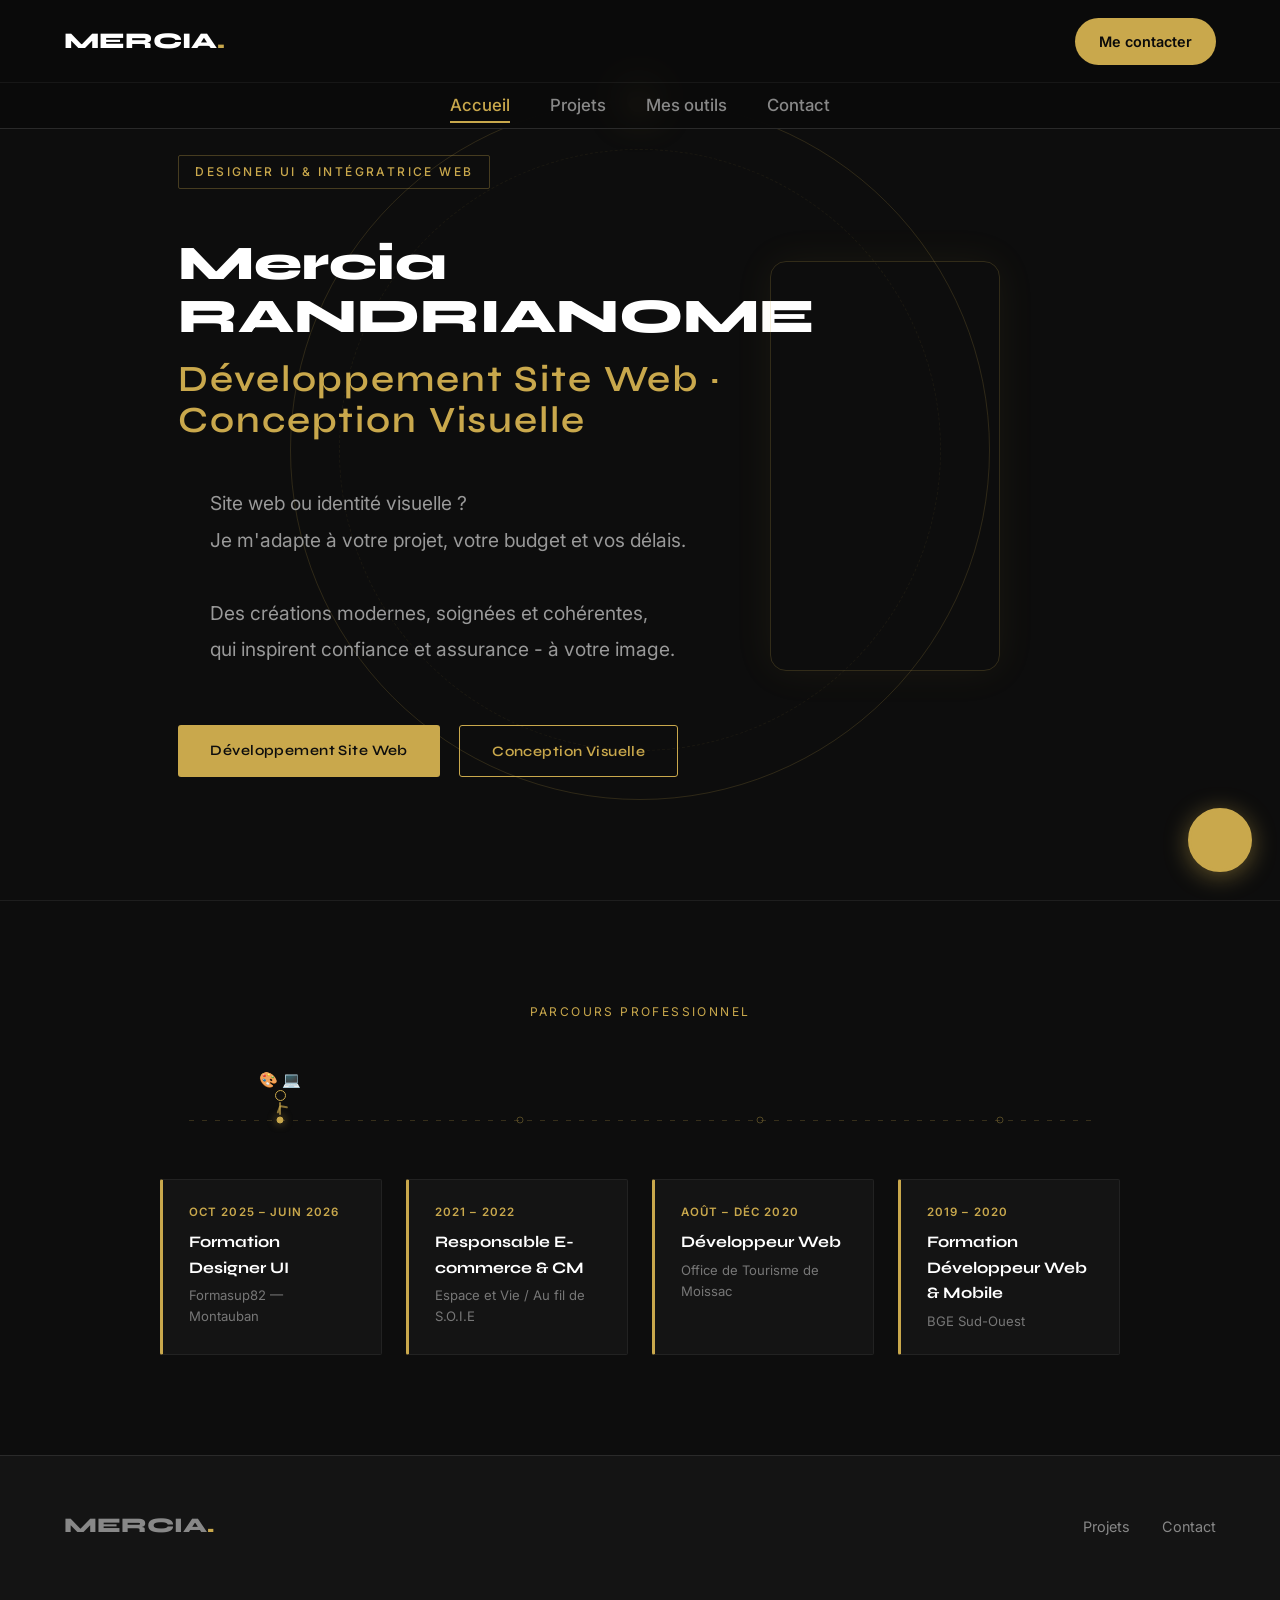
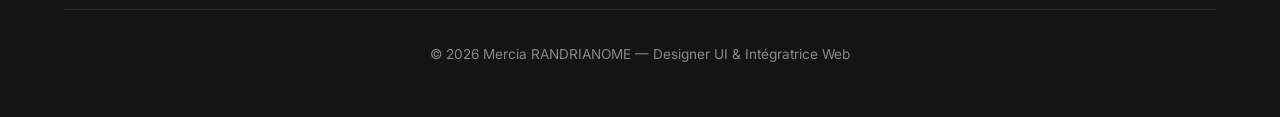
==== commit 77c348c9: "feat: page Mes outils + correction jitter header index - Création mesoutils.html : section outils in" ====
--- a/index.html
+++ b/index.html
@@ -9,7 +9,6 @@
     />
     <title>Mercia RANDRIANOME — Designer UI & Intégratrice Web</title>
     <link rel="stylesheet" href="css/style.css" />
-    <link rel="stylesheet" href="css/skillsbgc.css" />
     <style>
       /* ── HERO ── */
       .hero {
@@ -332,7 +331,7 @@
         align-items: center;
         gap: clamp(2rem, 4vw, 5rem);
         text-align: left;
-        overflow: visible;
+        overflow-x: clip; /* bloque le débordement horizontal des coins de l'orbit-bras en rotation */
       }
 
       .hero-content {
@@ -721,6 +720,7 @@
         <ul class="nav-liens">
           <li><a href="index.html" class="actif">Accueil</a></li>
           <li><a href="projets.html">Projets</a></li>
+          <li><a href="mesoutils.html">Mes outils</a></li>
           <li><a href="contact.html">Contact</a></li>
         </ul>
       </nav>
@@ -824,32 +824,6 @@
       <!-- /.parcours-wrapper -->
     </section>
 
-    <!-- Section des  outils et stacks -->
-    <section class="outils">
-      <div id="scene">
-        <p class="outils-titre">Mes outils de conception</p>
-        <!-- Anneau orbital décoratif (même style que le hero) -->
-        <div id="orbit-ring" aria-hidden="true">
-          <div class="orbit-anneau"></div>
-          <div class="orbit-bras"><div class="planet"></div></div>
-        </div>
-
-        <!-- Titre central -->
-        <div id="overlay">
-          <p id="hint-text">👆</p>
-          <h2 id="cat-name">Mes outils</h2>
-          <p id="cat-sub">Tous les logiciels</p>
-          <div id="nav-dots"></div>
-        </div>
-      </div>
-
-      <!-- Lightbox -->
-      <div id="lightbox" aria-hidden="true">
-        <div id="lb-bg"></div>
-        <img id="lb-img" src="" alt="" />
-        <button id="lb-close" aria-label="Fermer">&#x2715;</button>
-      </div>
-    </section>
 
     <footer class="footer">
       <div class="footer-contenu">
@@ -972,7 +946,6 @@
         });
       })();
     </script>
-    <script src="js/skillsbgc.js"></script>
     <script src="js/chatbot.js"></script>
   </body>
 </html>
--- a/css/style.css
+++ b/css/style.css
@@ -89,6 +89,7 @@
 /* Défilement fluide quand on clique sur un lien ancre (#section) */
 html {
     scroll-behavior: smooth;
+    overflow-x: hidden;                  /* Pas de scroll horizontal — sur html pour ne pas casser position:fixed */
 }
 
 /* Styles de base du body */
@@ -96,8 +97,7 @@
     font-family: var(--font-corps);
     background-color: var(--noir-profond);
     color: var(--blanc);
-    line-height: 1.6;                    /* Hauteur de ligne pour lisibilité */
-    overflow-x: hidden;                  /* Pas de scroll horizontal */
+    line-height: 1.6;
 }
 
 /* Personnalisation de la sélection de texte */
@@ -175,6 +175,9 @@
     background-color: rgba(10, 10, 10, 0.9);
     backdrop-filter: blur(20px);
     border-bottom: 1px solid var(--gris-bordure);
+    /* Couche GPU dédiée — empêche le jank iOS/Android avec les animations de la page */
+    transform: translateZ(0);
+    -webkit-transform: translateZ(0);
 }
 
 /* ── Barre 1 : Logo + CTA + Burger ── */
--- a/css/chatbot.css
+++ b/css/chatbot.css
@@ -0,0 +1,229 @@
+/* ── Chatbot Widget — Mercia Portfolio ── */
+
+.cb-btn {
+  position: fixed;
+  bottom: 28px;
+  right: 28px;
+  width: 64px;
+  height: 64px;
+  border-radius: 50%;
+  background: #c9a84c;
+  border: 3px solid #c9a84c;
+  cursor: pointer;
+  z-index: 9998;
+  box-shadow: 0 4px 24px rgba(201,168,76,0.45);
+  overflow: hidden;
+  padding: 0;
+  transition: transform 0.2s, box-shadow 0.2s;
+}
+.cb-btn:hover { transform: scale(1.08); box-shadow: 0 6px 32px rgba(201,168,76,0.65); }
+.cb-btn video { width: 100%; height: 100%; object-fit: cover; display: block; }
+.cb-btn-icon {
+  width: 100%; height: 100%;
+  display: none;
+  align-items: center;
+  justify-content: center;
+  color: #0d0d0d;
+}
+
+.cb-panel {
+  position: fixed;
+  bottom: 106px;
+  right: 28px;
+  width: 340px;
+  max-height: min(520px, calc(100svh - 170px));
+  background: #111318;
+  border: 1px solid #252530;
+  border-radius: 18px;
+  display: flex;
+  flex-direction: column;
+  z-index: 9999;
+  box-shadow: 0 24px 64px rgba(0,0,0,0.7);
+  overflow: hidden;
+  transform: translateY(16px) scale(0.96);
+  opacity: 0;
+  pointer-events: none;
+  transition: transform 0.28s cubic-bezier(0.34,1.56,0.64,1), opacity 0.2s;
+}
+.cb-panel.open {
+  transform: translateY(0) scale(1);
+  opacity: 1;
+  pointer-events: auto;
+}
+
+/* Header */
+.cb-header {
+  display: flex;
+  align-items: center;
+  gap: 12px;
+  padding: 14px 16px;
+  background: #0d0d0d;
+  border-bottom: 1px solid #252530;
+  flex-shrink: 0;
+}
+.cb-avatar {
+  width: 42px;
+  height: 42px;
+  border-radius: 50%;
+  overflow: hidden;
+  border: 2px solid #c9a84c;
+  flex-shrink: 0;
+  background: #1a1a1a;
+  display: flex;
+  align-items: center;
+  justify-content: center;
+}
+.cb-avatar video { width: 100%; height: 100%; object-fit: cover; display: block; }
+.cb-avatar-fallback {
+  font-size: 0.85rem;
+  font-weight: 800;
+  color: #c9a84c;
+  letter-spacing: -0.5px;
+  display: none;
+}
+.cb-header-info { flex: 1; min-width: 0; }
+.cb-name { font-size: 0.9rem; font-weight: 700; color: #eaeaea; letter-spacing: 0.01em; }
+.cb-status { font-size: 0.72rem; color: #888; display: flex; align-items: center; gap: 5px; margin-top: 2px; }
+.cb-dot {
+  width: 7px; height: 7px; border-radius: 50%;
+  background: #22c55e;
+  animation: cb-pulse 2.2s infinite;
+}
+@keyframes cb-pulse { 0%,100%{opacity:1}50%{opacity:0.45} }
+
+.cb-close {
+  background: none; border: none; color: #666; cursor: pointer;
+  padding: 4px; border-radius: 6px; line-height: 0;
+  transition: color 0.15s;
+}
+.cb-close:hover { color: #eaeaea; }
+
+/* Messages */
+.cb-messages {
+  flex: 1;
+  overflow-y: auto;
+  padding: 16px;
+  display: flex;
+  flex-direction: column;
+  gap: 12px;
+  scroll-behavior: smooth;
+}
+.cb-messages::-webkit-scrollbar { width: 3px; }
+.cb-messages::-webkit-scrollbar-thumb { background: #252530; border-radius: 3px; }
+
+.cb-msg { display: flex; max-width: 100%; }
+.cb-msg.bot { align-items: flex-start; }
+.cb-msg.user { justify-content: flex-end; }
+
+.cb-bubble {
+  padding: 10px 14px;
+  border-radius: 14px;
+  font-size: 0.84rem;
+  line-height: 1.6;
+  max-width: 82%;
+  white-space: pre-wrap;
+  word-break: break-word;
+}
+.cb-msg.bot .cb-bubble {
+  background: #1c1f2e;
+  color: #d8dce8;
+  border-bottom-left-radius: 4px;
+}
+.cb-msg.user .cb-bubble {
+  background: #c9a84c;
+  color: #0d0d0d;
+  font-weight: 600;
+  border-bottom-right-radius: 4px;
+}
+
+/* Typing */
+.cb-typing {
+  display: flex;
+  align-items: center;
+  gap: 5px;
+  padding: 12px 16px;
+  background: #1c1f2e;
+  border-radius: 14px;
+  border-bottom-left-radius: 4px;
+  width: fit-content;
+}
+.cb-typing span {
+  width: 7px; height: 7px; border-radius: 50%; background: #666;
+  animation: cb-bounce 1.2s infinite;
+}
+.cb-typing span:nth-child(2) { animation-delay: 0.2s; }
+.cb-typing span:nth-child(3) { animation-delay: 0.4s; }
+@keyframes cb-bounce { 0%,60%,100%{transform:translateY(0)}30%{transform:translateY(-7px)} }
+
+/* Suggestions */
+.cb-suggestions {
+  display: flex;
+  flex-wrap: wrap;
+  gap: 6px;
+  padding: 4px 16px 10px;
+  flex-shrink: 0;
+}
+.cb-sug {
+  background: #1c1f2e;
+  border: 1px solid #2a2d3a;
+  color: #999;
+  border-radius: 20px;
+  padding: 5px 12px;
+  font-size: 0.74rem;
+  cursor: pointer;
+  transition: all 0.15s;
+  font-family: inherit;
+}
+.cb-sug:hover { background: #c9a84c; border-color: #c9a84c; color: #0d0d0d; font-weight: 600; }
+
+/* Input form */
+.cb-form {
+  display: flex;
+  align-items: center;
+  gap: 8px;
+  padding: 12px 14px;
+  border-top: 1px solid #252530;
+  background: #0d0d0d;
+  flex-shrink: 0;
+}
+.cb-input {
+  flex: 1;
+  background: #1a1c24;
+  border: 1px solid #2a2d3a;
+  border-radius: 22px;
+  color: #eaeaea;
+  padding: 9px 16px;
+  font-size: 0.84rem;
+  font-family: inherit;
+  outline: none;
+  transition: border-color 0.15s;
+}
+.cb-input:focus { border-color: #c9a84c; }
+.cb-input::placeholder { color: #444; }
+
+.cb-send {
+  width: 38px; height: 38px;
+  border-radius: 50%;
+  background: #c9a84c;
+  border: none;
+  cursor: pointer;
+  display: flex;
+  align-items: center;
+  justify-content: center;
+  flex-shrink: 0;
+  transition: opacity 0.15s, transform 0.15s;
+  line-height: 0;
+}
+.cb-send:hover { opacity: 0.85; transform: scale(1.06); }
+
+/* Tablette petite et mobile */
+@media (max-width: 600px) {
+  .cb-panel {
+    right: 10px;
+    left: 10px;
+    width: auto;
+    bottom: 86px;
+    max-height: min(480px, calc(100svh - 130px));
+  }
+  .cb-btn { right: 14px; bottom: 14px; width: 54px; height: 54px; }
+}
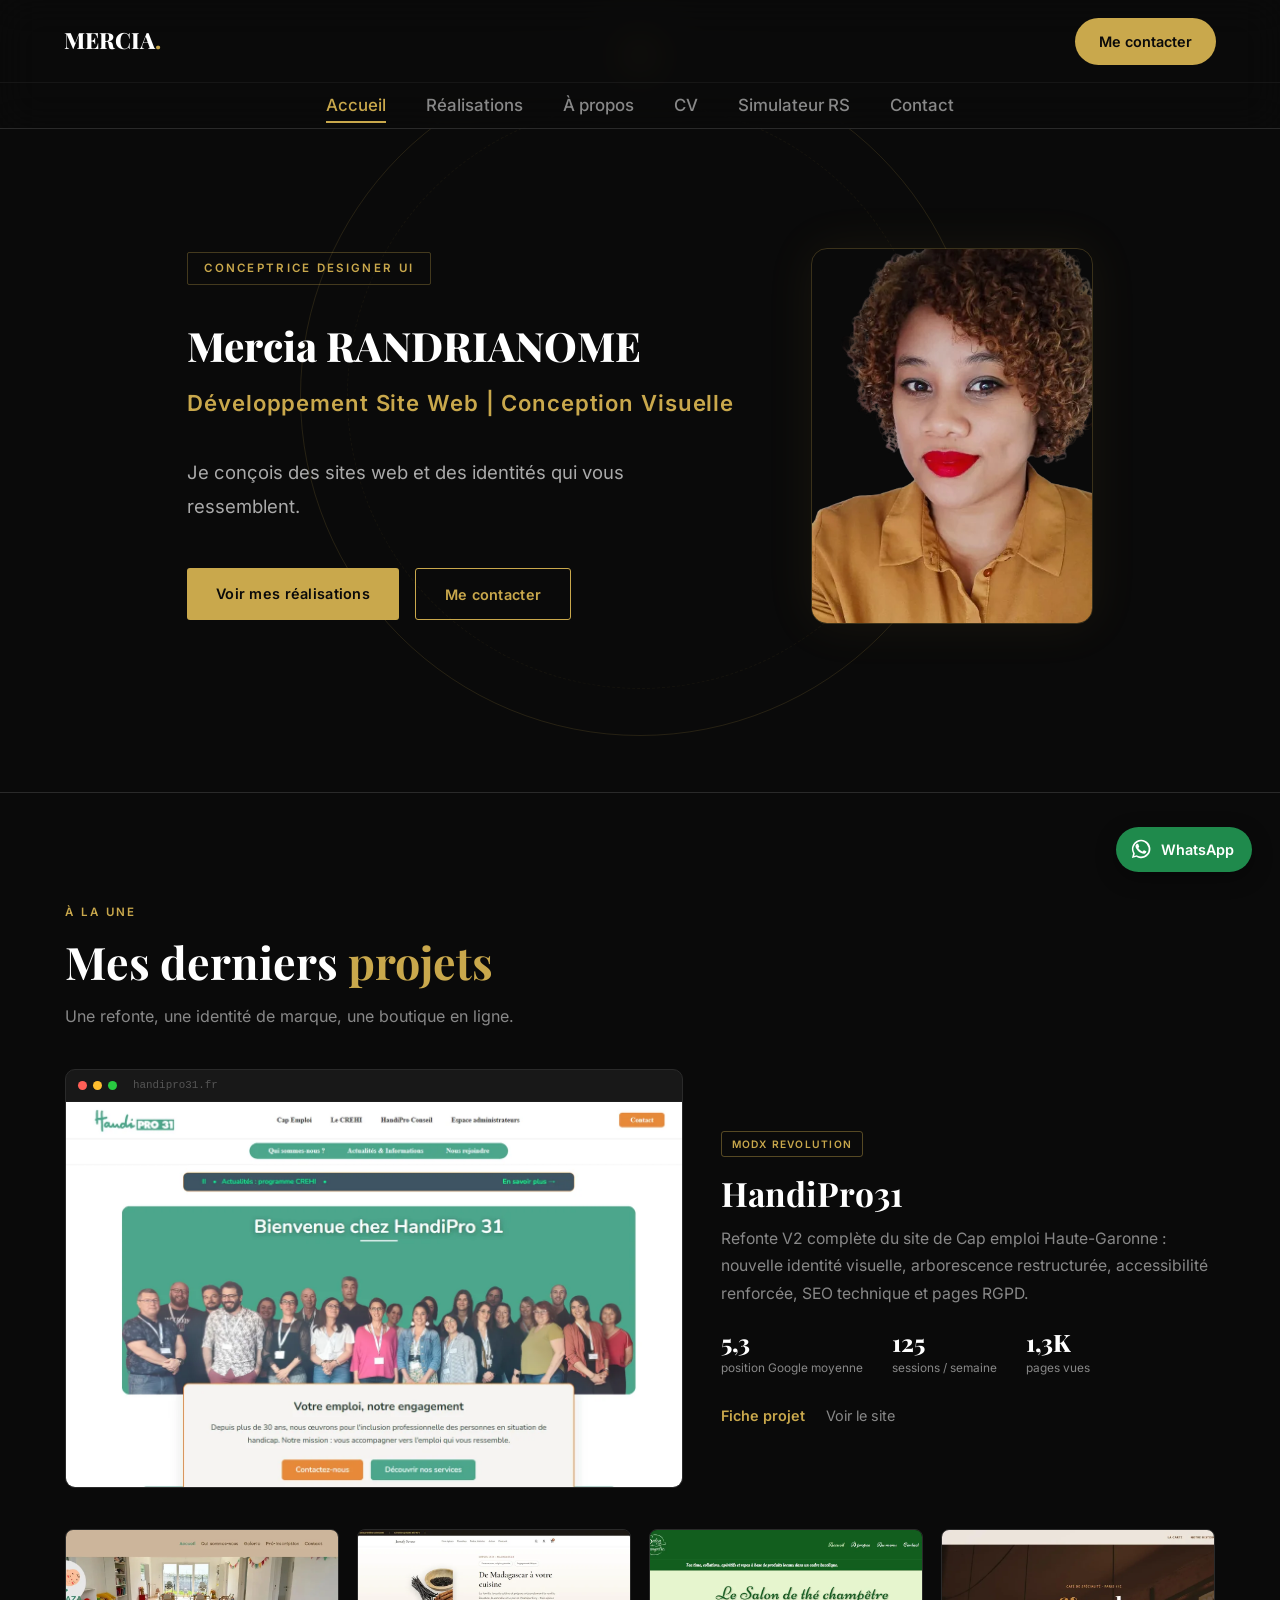
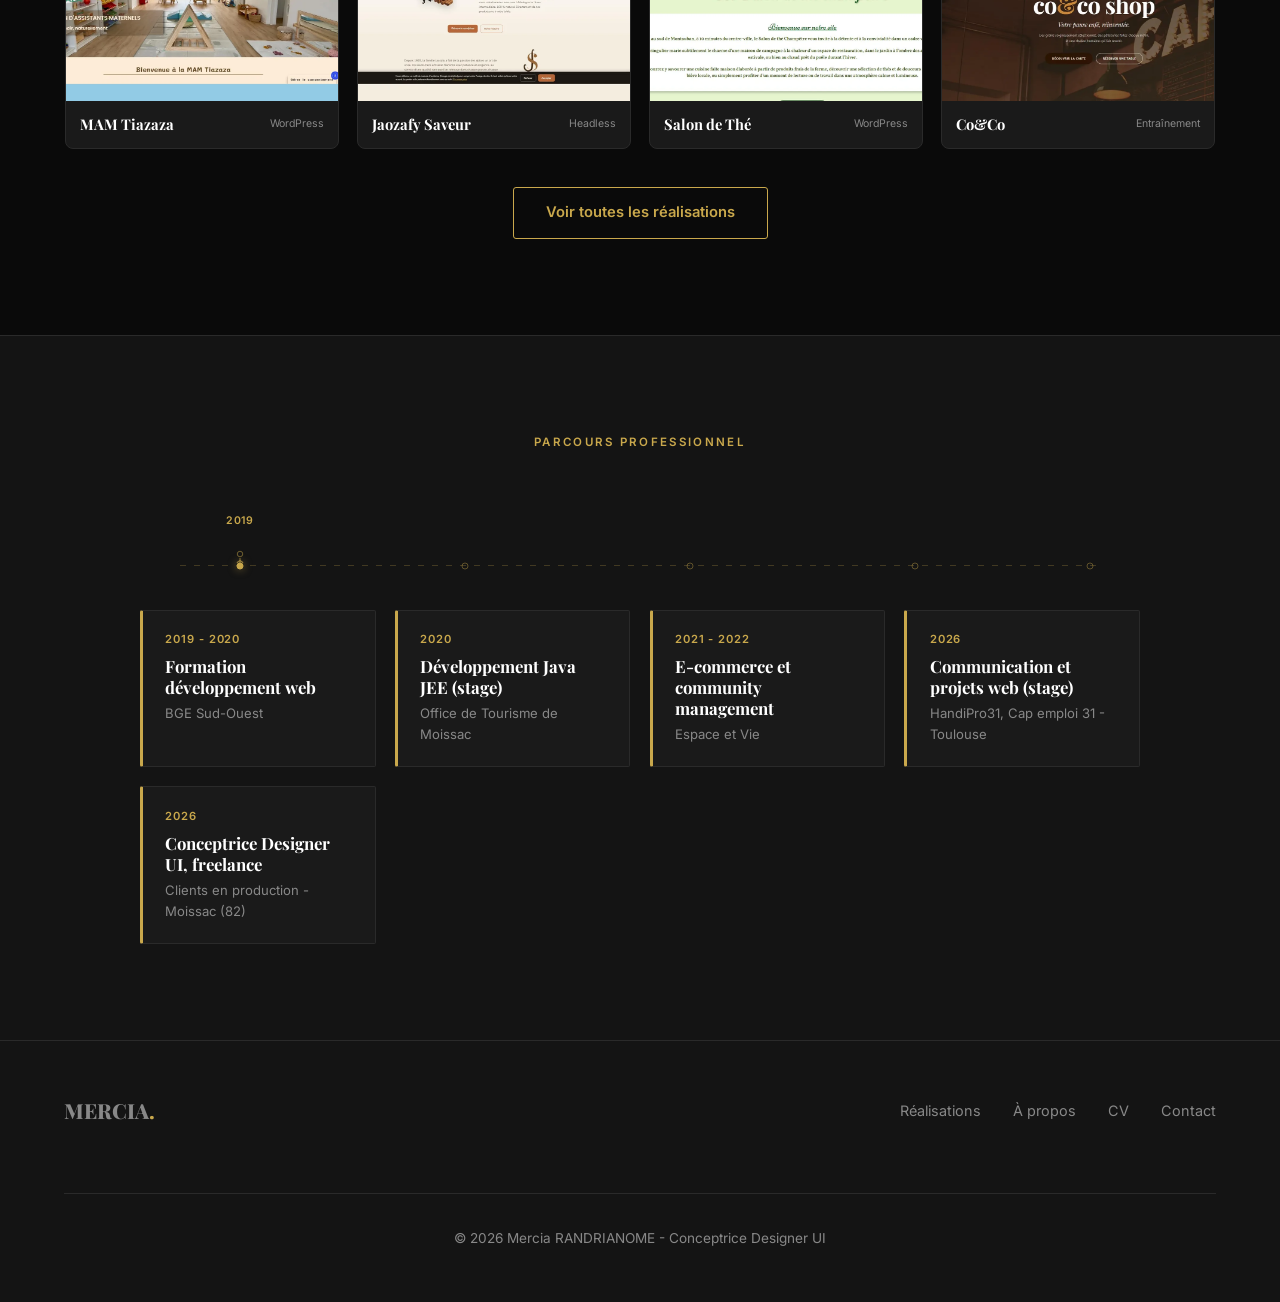
==== commit 6bed7a03: "Refonte avant mise en ligne : accessibilite, SEO et securite - Bandeau de logos defilant en pleine l" ====
--- a/index.html
+++ b/index.html
@@ -3,46 +3,114 @@
   <head>
     <meta charset="UTF-8" />
     <meta name="viewport" content="width=device-width, initial-scale=1.0" />
+    <title>Mercia RANDRIANOME | Conceptrice Designer UI</title>
     <meta
       name="description"
-      content="Mercia RANDRIANOME — Designer UI & Intégratrice Web. Sites WordPress, maquettes Figma, identité visuelle."
+      content="Mercia RANDRIANOME, Conceptrice Designer UI à Moissac (82). Sites WordPress, WooCommerce, MODX, identité visuelle. Freelance et poste."
     />
-    <title>Mercia RANDRIANOME — Designer UI & Intégratrice Web</title>
+    <link rel="canonical" href="https://mercia.ikala-ni.fr/" />
+
+    <!-- Open Graph -->
+    <meta property="og:type" content="website" />
+    <meta property="og:title" content="Mercia RANDRIANOME | Conceptrice Designer UI" />
+    <meta
+      property="og:description"
+      content="Sites WordPress, WooCommerce, MODX et identité visuelle. Freelance et poste, basée à Moissac (82)."
+    />
+    <meta property="og:url" content="https://mercia.ikala-ni.fr/" />
+    <meta property="og:image" content="https://mercia.ikala-ni.fr/assets/images/og/og-mercia.jpg" />
+    <meta property="og:locale" content="fr_FR" />
+
+    <meta name="twitter:card" content="summary_large_image" />
+    <meta name="twitter:title" content="Mercia RANDRIANOME | Conceptrice Designer UI" />
+    <meta name="twitter:description" content="Mercia RANDRIANOME, Conceptrice Designer UI à Moissac (82). Sites WordPress, WooCommerce, MODX, identité visuelle. Freelance et poste." />
+    <meta name="twitter:image" content="https://mercia.ikala-ni.fr/assets/images/og/og-mercia.jpg" />
+    <!-- JSON-LD Person -->
+    <script type="application/ld+json">
+      {
+        "@context": "https://schema.org",
+        "@type": "Person",
+        "name": "Rovanimaro El-Mercia RANDRIANOME",
+        "alternateName": "Mercia RANDRIANOME",
+        "jobTitle": "Conceptrice Designer UI",
+        "url": "https://mercia.ikala-ni.fr/",
+        "address": {
+          "@type": "PostalAddress",
+          "addressLocality": "Moissac",
+          "postalCode": "82200",
+          "addressCountry": "FR"
+        },
+        "knowsAbout": [
+          "WordPress",
+          "WooCommerce",
+          "MODX Revolution",
+          "HTML",
+          "CSS",
+          "JavaScript",
+          "Figma",
+          "Illustrator",
+          "Accessibilité web",
+          "SEO"
+        ]
+      }
+    </script>
+
     <link rel="stylesheet" href="css/style.css" />
     <style>
+      /* ══════════ ACCUEIL — styles spécifiques ══════════ */
+
+      main {
+        display: block;
+      }
+
       /* ── HERO ── */
       .hero {
-        min-height: 100vh;
+        min-height: 88vh;
+        display: flex;
+        flex-direction: row;
+        justify-content: center;
+        align-items: center;
+        gap: clamp(2rem, 5vw, 5rem);
+        text-align: left;
+        padding: 9rem var(--padding-page) 4rem;
+        background-color: var(--noir-profond);
+        position: relative;
+        overflow: clip;
+      }
+
+      .hero > *:not(.orbit-systeme) {
+        position: relative;
+        z-index: 1;
+      }
+
+      .hero-content {
+        flex: 1;
+        min-width: 0;
+        max-width: 560px;
         display: flex;
         flex-direction: column;
-        justify-content: center;
-        align-items: center;
-        text-align: center;
-        padding: 8rem var(--padding-page) 6rem;
-        background-color: #0d0d0d;
-        position: relative;
-        overflow: clip;
+        align-items: flex-start;
       }
 
       .hero-tag {
         display: inline-block;
         font-family: var(--font-corps);
-        font-size: 0.75rem;
-        font-weight: 500;
+        font-size: 0.72rem;
+        font-weight: 600;
         letter-spacing: 0.2em;
         text-transform: uppercase;
         color: var(--or);
         border: 1px solid rgba(201, 168, 76, 0.3);
         padding: 0.4rem 1rem;
         border-radius: 2px;
-        margin-bottom: 3rem;
+        margin-bottom: 2.4rem;
       }
 
       .hero h1 {
-        font-size: clamp(2.8rem, 7vw, 5.5rem);
+        font-size: clamp(2.6rem, 6vw, 4.6rem);
         font-weight: 800;
-        color: #ffffff;
-        line-height: 1.05;
+        color: var(--blanc-pur);
+        line-height: 1.06;
         margin-bottom: 0;
       }
 
@@ -52,900 +120,797 @@
 
       .hero h1 .titre {
         display: block;
-        font-size: 0.42em;
+        font-family: var(--font-corps);
+        font-size: 0.3em;
         color: var(--or);
         font-weight: 600;
-        letter-spacing: 0.05em;
-        margin-top: 1rem;
+        letter-spacing: 0.04em;
+        margin-top: 1.2rem;
+        line-height: 1.5;
       }
 
       .hero-accroche {
-        font-size: clamp(1rem, 2vw, 1.2rem);
-        color: #999;
-        max-width: 520px;
-        margin: 2.8rem auto 3.6rem;
-        line-height: 1.9;
+        font-size: clamp(1rem, 2vw, 1.15rem);
+        color: var(--gris-clair);
+        max-width: 480px;
+        margin: 2.2rem 0 2.8rem;
+        line-height: 1.85;
       }
 
       .hero-boutons {
         display: flex;
-        gap: 1.2rem;
-        justify-content: center;
+        gap: 1rem;
         flex-wrap: wrap;
       }
 
       .btn-hero {
-        font-family: var(--font-titre);
+        font-family: var(--font-corps);
         font-size: 0.9rem;
         font-weight: 600;
-        padding: 0.85rem 2rem;
+        padding: 0.85rem 1.8rem;
         border-radius: 3px;
         transition: var(--transition-rapide);
-        letter-spacing: 0.03em;
+        letter-spacing: 0.02em;
       }
 
       .btn-hero-or {
         background-color: var(--or);
-        color: #0d0d0d;
-      }
-
+        color: var(--noir-profond);
+      }
       .btn-hero-or:hover {
         background-color: var(--or-clair);
         transform: translateY(-2px);
       }
-
       .btn-hero-contour {
         border: 1px solid var(--or);
         color: var(--or);
         background: transparent;
       }
-
       .btn-hero-contour:hover {
         background-color: rgba(201, 168, 76, 0.1);
         transform: translateY(-2px);
       }
 
-      /* ── PARCOURS ── */
-      .parcours {
-        background-color: #0d0d0d;
-        padding: clamp(3.75rem, 8vw, 6.25rem) var(--padding-page);
-        border-top: 1px solid #1e1e1e;
-      }
-
-      .parcours-titre {
-        text-align: center;
-        font-size: 0.75rem;
-        letter-spacing: 0.2em;
-        text-transform: uppercase;
-        color: var(--or);
-        margin-bottom: 3rem;
-      }
-
-      .parcours-liste {
-        display: grid;
-        grid-template-columns: repeat(auto-fit, minmax(220px, 1fr));
-        gap: 1.5rem;
-        max-width: 960px;
-        margin: 0 auto;
-      }
-
-      .parcours-item {
-        background-color: #141414;
-        border: 1px solid #222;
-        border-left: 3px solid var(--or);
-        padding: 1.4rem 1.6rem;
-        border-radius: 2px;
-      }
-
-      .parcours-item .periode {
-        font-size: 0.72rem;
-        color: var(--or);
-        font-weight: 600;
-        letter-spacing: 0.1em;
-        text-transform: uppercase;
-        margin-bottom: 0.5rem;
-      }
-
-      .parcours-item .poste {
-        font-family: var(--font-titre);
-        font-size: 1rem;
-        font-weight: 700;
-        color: #fff;
-        margin-bottom: 0.3rem;
-      }
-
-      .parcours-item .lieu {
-        font-size: 0.82rem;
-        color: #777;
-      }
-
-      /* ── SYSTÈME ORBITAL ── */
+      /* Portrait */
+      .hero-portrait {
+        flex-shrink: 0;
+        width: clamp(180px, 22vw, 300px);
+        aspect-ratio: 3 / 4;
+        border-radius: 16px;
+        overflow: hidden;
+        border: 1px solid rgba(201, 168, 76, 0.25);
+        box-shadow: 0 0 50px rgba(201, 168, 76, 0.08);
+      }
+      .hero-portrait img {
+        width: 100%;
+        height: 100%;
+        object-fit: cover;
+      }
+
+      /* Système orbital décoratif */
       .orbit-systeme {
         position: absolute;
         top: 50%;
         left: 50%;
         transform: translate(-50%, -50%);
-        width: min(700px, 90vmin);
-        height: min(700px, 90vmin);
+        width: min(680px, 88vmin);
+        height: min(680px, 88vmin);
         pointer-events: none;
         z-index: 0;
       }
-
-      /* Anneau principal */
       .orbit-anneau {
         position: absolute;
         inset: 0;
         border-radius: 50%;
-        border: 1px solid rgba(201, 168, 76, 0.18);
-      }
-
-      /* Anneau secondaire intérieur (pointillé) */
+        border: 1px solid rgba(201, 168, 76, 0.15);
+      }
       .orbit-anneau::before {
         content: "";
         position: absolute;
-        inset: 48px;
+        inset: 46px;
         border-radius: 50%;
-        border: 1px dashed rgba(201, 168, 76, 0.07);
-      }
-
-      /* Bras invisible qui tourne (porte la planète) */
+        border: 1px dashed rgba(201, 168, 76, 0.06);
+      }
       .orbit-bras {
         position: absolute;
         inset: 0;
-        animation: tourner 9s linear infinite;
-      }
-
+        animation: tourner 12s linear infinite;
+      }
       @keyframes tourner {
         to {
           transform: rotate(360deg);
         }
       }
-
-      /* La planète */
       .planet {
         position: absolute;
-        top: -13px;
+        top: -11px;
         left: 50%;
         transform: translateX(-50%);
-        width: 26px;
-        height: 26px;
+        width: 22px;
+        height: 22px;
         border-radius: 50%;
-        background: radial-gradient(
-          circle at 35% 30%,
-          #f0d87a,
-          #c9a84c 55%,
-          #7a5e1a
-        );
-        box-shadow:
-          0 0 16px rgba(201, 168, 76, 0.9),
-          0 0 40px rgba(201, 168, 76, 0.35),
-          inset -4px -3px 8px rgba(0, 0, 0, 0.5);
-        animation: no-spin 9s linear infinite;
-      }
-
-      /* Contre-rotation pour que la planète reste "droite" visuellement */
-      @keyframes no-spin {
-        to {
-          transform: translateX(-50%) rotate(-360deg);
-        }
-      }
-
-      /* Le contenu du hero passe au-dessus du système orbital */
-      .hero > *:not(.orbit-systeme) {
-        position: relative;
-        z-index: 1;
-      }
-
-      /* ── SCROLL HINT ── */
-      .scroll-hint {
-        position: absolute;
-        /* suit le rayon de l'orbite : min(350px, 45vmin) + 40px de gap */
-        top: calc(50% + min(350px, 45vmin) + 40px);
-        left: 50%;
-        transform: translateX(-50%);
-        display: flex;
-        flex-direction: column;
-        align-items: center;
-        gap: 0.6rem;
-        z-index: 1;
-        animation: hint-apparition 1s ease 1.2s both;
-      }
-
-      @keyframes hint-apparition {
-        from {
-          opacity: 0;
-          transform: translateX(-50%) translateY(10px);
-        }
-        to {
-          opacity: 1;
-          transform: translateX(-50%) translateY(0);
-        }
-      }
-
-      /* scroll-hint suit maintenant l'orbite via min(350px,45vmin) — pas besoin de MQ */
-
-      .scroll-hint-label {
-        font-size: 0.6rem;
-        letter-spacing: 0.25em;
-        text-transform: uppercase;
-        color: rgba(201, 168, 76, 0.5);
-        font-weight: 600;
-      }
-
-      /* Souris */
-      .scroll-mouse {
-        width: 22px;
-        height: 34px;
-        border: 1.5px solid rgba(201, 168, 76, 0.4);
-        border-radius: 11px;
-        display: flex;
-        justify-content: center;
-        padding-top: 5px;
-      }
-
-      /* Molette qui descend */
-      .scroll-wheel {
-        width: 3px;
-        height: 7px;
-        background: var(--or);
-        border-radius: 2px;
-        animation: molette 1.8s ease-in-out infinite;
-      }
-
-      @keyframes molette {
-        0% {
-          opacity: 1;
-          transform: translateY(0);
-        }
-        60% {
-          opacity: 0;
-          transform: translateY(10px);
-        }
-        61% {
-          opacity: 0;
-          transform: translateY(0);
-        }
-        100% {
-          opacity: 1;
-          transform: translateY(0);
-        }
-      }
-
-      /* orbit-systeme utilise min(700px,90vmin) — responsive sans MQ */
-      @media (max-width: 600px) {
-        .hero-boutons {
-          flex-direction: column;
-          align-items: center;
-        }
-        .btn-hero {
-          width: 100%;
-          max-width: 300px;
-          text-align: center;
-        }
-      }
-
-      /* ── HERO SPLIT : texte gauche + vidéo droite ── */
-      .hero {
-        flex-direction: row;
-        justify-content: center;
-        align-items: center;
-        gap: clamp(2rem, 4vw, 5rem);
-        text-align: left;
-        overflow-x: clip; /* bloque le débordement horizontal des coins de l'orbit-bras en rotation */
-      }
-
-      .hero-content {
-        flex: 1;
-        min-width: 0;
-        max-width: 540px;
-        display: flex;
-        flex-direction: column;
-        align-items: flex-start;
-      }
-
-      .hero-boutons {
-        justify-content: flex-start;
-      }
-
-      /* Vidéo profil */
-      .hero-video-wrap {
-        flex-shrink: 0;
-        width: clamp(160px, 18vw, 280px);
-        aspect-ratio: 9/16;
-        border-radius: 16px;
-        overflow: hidden;
-        border: 1px solid rgba(201, 168, 76, 0.2);
-        box-shadow: 0 0 40px rgba(201, 168, 76, 0.07);
-      }
-
-      .hero-video-wrap video {
-        width: 100%;
-        height: 100%;
-        object-fit: cover;
-        display: block;
-      }
-
-      /* Mobile : colonne, vidéo au-dessus */
+        background: radial-gradient(circle at 35% 30%, #f0d87a, #c9a84c 55%, #7a5e1a);
+        box-shadow: 0 0 16px rgba(201, 168, 76, 0.8), 0 0 40px rgba(201, 168, 76, 0.3);
+      }
+
       @media (max-width: 820px) {
         .hero {
           flex-direction: column;
           text-align: center;
-          gap: 2rem;
+          gap: 2.4rem;
+          padding-top: 8rem;
         }
         .hero-content {
           align-items: center;
           max-width: 100%;
         }
+        .hero-accroche {
+          margin-left: auto;
+          margin-right: auto;
+        }
         .hero-boutons {
           justify-content: center;
         }
-        .hero-video-wrap {
-          width: clamp(120px, 38vw, 180px);
+        .hero-portrait {
           order: -1;
-        }
-      }
-
-      /* ── SCÈNE PARCOURS ── */
-      .parcours-scene {
+          width: clamp(150px, 44vw, 220px);
+        }
+      }
+
+      /* ── À LA UNE (projet phare + vignettes) ── */
+      .alaune {
+        background-color: var(--noir-profond);
+        border-top: 1px solid var(--gris-bordure);
+        padding: clamp(3.5rem, 8vw, 6rem) var(--padding-page);
+      }
+      .alaune-entete {
+        max-width: 1150px;
+        margin: 0 auto 2.4rem;
+      }
+      .alaune-suptitre {
+        font-size: 0.72rem;
+        letter-spacing: 0.2em;
+        text-transform: uppercase;
+        color: var(--or);
+        font-weight: 600;
+        margin-bottom: 0.8rem;
+      }
+      .alaune-entete h2 {
+        font-size: clamp(1.9rem, 4vw, 2.8rem);
+      }
+      .alaune-entete p {
+        max-width: 560px;
+        margin-top: 0.8rem;
+      }
+
+      /* Cadre navigateur réutilisable */
+      .frame {
+        background-color: #181818;
+        border: 1px solid var(--gris-bordure);
+        border-radius: 10px;
+        overflow: hidden;
+      }
+      .frame-barre {
+        height: 32px;
+        display: flex;
+        align-items: center;
+        gap: 6px;
+        padding: 0 12px;
+        border-bottom: 1px solid #1e1e1e;
+      }
+      .frame-dot { width: 9px; height: 9px; border-radius: 50%; }
+      .frame-dot.r { background: #ff5f57; }
+      .frame-dot.y { background: #ffbd2e; }
+      .frame-dot.g { background: #28c940; }
+      .frame-url {
+        margin-left: 10px;
+        font-family: monospace;
+        font-size: 0.68rem;
+        color: #555;
+        overflow: hidden;
+        text-overflow: ellipsis;
+        white-space: nowrap;
+      }
+      .frame-ecran {
+        aspect-ratio: 16 / 10;
+        overflow: hidden;
+        background: #0d0d0d;
+      }
+      .frame-ecran img {
+        width: 100%;
+        height: 100%;
+        object-fit: cover;
+        object-position: center top;
+      }
+
+      /* Projet phare */
+      .feature {
+        max-width: 1150px;
+        margin: 0 auto 2.6rem;
+        display: grid;
+        grid-template-columns: 1.25fr 1fr;
+        gap: 2.4rem;
+        align-items: center;
+      }
+      .feature-corps .badge {
+        display: inline-block;
+        font-size: 0.64rem;
+        letter-spacing: 0.12em;
+        text-transform: uppercase;
+        font-weight: 600;
+        color: var(--or);
+        border: 1px solid rgba(201, 168, 76, 0.4);
+        border-radius: 3px;
+        padding: 0.24rem 0.6rem;
+        margin-bottom: 1rem;
+      }
+      .feature-corps h3 {
+        font-size: clamp(1.6rem, 3vw, 2.1rem);
+        margin-bottom: 0.7rem;
+      }
+      .feature-corps p {
+        font-size: 0.98rem;
+        line-height: 1.75;
+        margin-bottom: 1.4rem;
+      }
+      .feature-stats {
+        display: flex;
+        flex-wrap: wrap;
+        gap: 1.8rem;
+        margin-bottom: 1.6rem;
+      }
+      .feature-stats div {
+        display: flex;
+        flex-direction: column;
+      }
+      .feature-stats .val {
+        font-family: var(--font-titre);
+        font-size: 1.5rem;
+        font-weight: 800;
+        color: var(--blanc-pur);
+        line-height: 1;
+      }
+      .feature-stats .lab {
+        font-size: 0.74rem;
+        color: var(--gris-texte);
+        margin-top: 0.35rem;
+      }
+      .feature-actions {
+        display: flex;
+        gap: 1.3rem;
+        align-items: center;
+      }
+      .lien-or {
+        font-size: 0.9rem;
+        font-weight: 600;
+        color: var(--or);
+      }
+      .lien-or:hover { color: var(--or-clair); }
+      .lien-gris { font-size: 0.9rem; color: var(--gris-texte); }
+      .lien-gris:hover { color: var(--blanc-pur); }
+
+      /* Vignettes des autres sites */
+      .vignettes {
+        max-width: 1150px;
+        margin: 0 auto 2.4rem;
+        display: grid;
+        grid-template-columns: repeat(4, 1fr);
+        gap: 1.1rem;
+      }
+      .vignette {
+        display: block;
+        background-color: var(--gris-fonce);
+        border: 1px solid var(--gris-bordure);
+        border-radius: 8px;
+        overflow: hidden;
+        transition: transform 0.25s ease, border-color 0.25s ease;
+      }
+      .vignette:hover {
+        transform: translateY(-3px);
+        border-color: rgba(201, 168, 76, 0.5);
+      }
+      .vignette-img {
+        aspect-ratio: 16 / 10;
+        overflow: hidden;
+        background: #0d0d0d;
+      }
+      .vignette-img img {
+        width: 100%;
+        height: 100%;
+        object-fit: cover;
+        object-position: center top;
+      }
+      .vignette-nom {
+        display: flex;
+        align-items: center;
+        justify-content: space-between;
+        padding: 0.75rem 0.9rem;
+      }
+      .vignette-nom strong {
+        font-family: var(--font-titre);
+        font-size: 0.92rem;
+        font-weight: 700;
+        color: var(--blanc-pur);
+      }
+      .vignette-nom span {
+        font-size: 0.66rem;
+        color: var(--gris-texte);
+      }
+
+      .alaune-cta {
+        max-width: 1150px;
+        margin: 0 auto;
+        text-align: center;
+      }
+      .btn-tout {
+        display: inline-block;
+        font-family: var(--font-corps);
+        font-size: 0.92rem;
+        font-weight: 600;
+        color: var(--or);
+        border: 1px solid var(--or);
+        border-radius: 3px;
+        padding: 0.8rem 2rem;
+        transition: var(--transition-rapide);
+      }
+      .btn-tout:hover {
+        background-color: rgba(201, 168, 76, 0.1);
+        transform: translateY(-2px);
+      }
+
+      @media (max-width: 860px) {
+        .feature { grid-template-columns: 1fr; gap: 1.6rem; }
+        .vignettes { grid-template-columns: repeat(2, 1fr); }
+      }
+
+      /* ── PARCOURS + enfant qui grandit ── */
+      .parcours {
+        background-color: var(--noir-secondaire);
+        padding: clamp(3.5rem, 8vw, 6rem) var(--padding-page);
+        border-top: 1px solid var(--gris-bordure);
+      }
+      .parcours-suptitre {
+        text-align: center;
+        font-size: 0.72rem;
+        letter-spacing: 0.2em;
+        text-transform: uppercase;
+        color: var(--or);
+        font-weight: 600;
+        margin-bottom: 2.6rem;
+      }
+      .parcours-wrapper {
+        max-width: 1000px;
+        margin: 0 auto;
+      }
+
+      /* Scène de l'enfant qui grandit (décoratif) */
+      .grow-scene {
         position: relative;
-        height: 80px;
-        max-width: 960px;
-        margin: 0 auto 1.8rem;
-      }
-
-      .parcours-rail {
+        height: 90px;
+        margin-bottom: 1.6rem;
+      }
+      .grow-rail {
         position: absolute;
-        top: 62%;
-        left: 3%;
-        right: 3%;
+        bottom: 18px;
+        left: 4%;
+        right: 4%;
         height: 1px;
         background: repeating-linear-gradient(
           to right,
-          rgba(201, 168, 76, 0.22) 0px,
-          rgba(201, 168, 76, 0.22) 5px,
-          transparent 5px,
-          transparent 13px
+          rgba(201, 168, 76, 0.25) 0 6px,
+          transparent 6px 14px
         );
       }
-
-      .parcours-stop {
+      .grow-stop {
         position: absolute;
-        top: 62%;
+        bottom: 18px;
         width: 7px;
         height: 7px;
-        border: 1.5px solid rgba(201, 168, 76, 0.35);
+        border: 1.5px solid rgba(201, 168, 76, 0.4);
         border-radius: 50%;
-        transform: translate(-50%, -50%);
-        transition:
-          background 0.3s,
-          border-color 0.3s;
-      }
-
-      .parcours-stop.actif {
+        transform: translate(-50%, 50%);
+        transition: background 0.3s, border-color 0.3s;
+      }
+      .grow-stop.actif {
         background: var(--or);
         border-color: var(--or);
         box-shadow: 0 0 8px rgba(201, 168, 76, 0.6);
       }
 
-      /* Personnage */
-      .scene-perso {
+      /* Le personnage : grandit selon --taille */
+      .grow-perso {
         position: absolute;
-        top: 62%;
-        left: 12.5%;
-        transform: translate(-50%, -100%);
-        transition: left 0.9s cubic-bezier(0.4, 0, 0.2, 1);
+        bottom: 18px;
+        left: 10%;
+        transform: translateX(-50%);
+        transform-origin: bottom center;
         display: flex;
         flex-direction: column;
         align-items: center;
-        padding-bottom: 4px;
-      }
-
-      .perso-bulle {
-        font-size: 15px;
-        line-height: 1;
-        margin-bottom: 3px;
-        opacity: 0;
-        transform: translateY(5px);
-        transition:
-          opacity 0.3s ease,
-          transform 0.3s ease;
-      }
-
-      .perso-bulle.show {
-        opacity: 1;
-        transform: translateY(0);
-        animation: bulle-bob 2s ease-in-out infinite;
-      }
-
-      @keyframes bulle-bob {
-        0%,
-        100% {
-          transform: translateY(0);
-        }
-        50% {
-          transform: translateY(-3px);
-        }
-      }
-
-      .perso-tete {
-        width: 11px;
-        height: 11px;
+        transition: left 0.9s cubic-bezier(0.4, 0, 0.2, 1);
+      }
+      .grow-figure {
+        display: flex;
+        flex-direction: column;
+        align-items: center;
+        transform: scale(var(--taille, 0.5));
+        transform-origin: bottom center;
+        transition: transform 0.9s cubic-bezier(0.34, 1.3, 0.5, 1);
+      }
+      .grow-tete {
+        width: 12px;
+        height: 12px;
         border-radius: 50%;
-        background: #0d0d0d;
-        border: 1.5px solid var(--or);
-      }
-
-      .perso-corps {
+        background: var(--noir-secondaire);
+        border: 1.6px solid var(--or);
+      }
+      .grow-corps {
         width: 2px;
-        height: 13px;
-        background: rgba(201, 168, 76, 0.65);
-        margin: 1px auto;
+        height: 16px;
+        background: rgba(201, 168, 76, 0.7);
+        margin-top: 2px;
+        border-radius: 1px;
         position: relative;
-        border-radius: 1px;
-      }
-
-      /* Bras gauche */
-      .perso-corps::before {
+      }
+      .grow-corps::before,
+      .grow-corps::after {
         content: "";
         position: absolute;
         width: 8px;
-        height: 1.5px;
-        background: rgba(201, 168, 76, 0.65);
+        height: 1.6px;
+        background: rgba(201, 168, 76, 0.7);
+        top: 4px;
         border-radius: 1px;
+      }
+      .grow-corps::before {
         right: calc(100% - 1px);
-        top: 3px;
         transform-origin: right center;
-        transform: rotate(-40deg);
-        transition: transform 0.4s ease;
-      }
-
-      /* Bras droit */
-      .perso-corps::after {
-        content: "";
+        transform: rotate(-35deg);
+      }
+      .grow-corps::after {
+        left: calc(100% - 1px);
+        transform-origin: left center;
+        transform: rotate(35deg);
+      }
+      .grow-annee {
         position: absolute;
-        width: 8px;
-        height: 1.5px;
-        background: rgba(201, 168, 76, 0.65);
-        border-radius: 1px;
-        left: calc(100% - 1px);
-        top: 3px;
-        transform-origin: left center;
-        transform: rotate(40deg);
-        transition: transform 0.4s ease;
-      }
-
-      /* Marche — tête qui rebondit */
-      .perso-walk .perso-tete {
-        animation: walk-bob 0.22s ease-in-out infinite alternate;
-      }
-      @keyframes walk-bob {
+        bottom: calc(100% + 6px);
+        font-family: var(--font-corps);
+        font-size: 0.66rem;
+        font-weight: 600;
+        letter-spacing: 0.05em;
+        color: var(--or);
+        white-space: nowrap;
+        opacity: 0;
+        transition: opacity 0.3s ease;
+      }
+      .grow-annee.show {
+        opacity: 1;
+      }
+      .grow-walk .grow-tete {
+        animation: grow-bob 0.24s ease-in-out infinite alternate;
+      }
+      @keyframes grow-bob {
         to {
           transform: translateY(-2px);
         }
       }
 
-      /* Design : bras droit levé, crayon */
-      .action-design .perso-corps::before {
-        transform: rotate(-70deg);
-      }
-      .action-design .perso-corps::after {
-        transform: rotate(10deg);
-        animation: dessin 0.6s ease-in-out infinite alternate;
-      }
-      @keyframes dessin {
-        to {
-          transform: rotate(30deg);
-        }
-      }
-
-      /* E-commerce : tap répété bras droit */
-      .action-shop .perso-corps::before {
-        transform: rotate(-20deg);
-      }
-      .action-shop .perso-corps::after {
-        animation: tap 0.4s ease-in-out infinite;
-      }
-      @keyframes tap {
-        0%,
-        100% {
-          transform: rotate(20deg);
-        }
-        50% {
-          transform: rotate(50deg);
-        }
-      }
-
-      /* Code : frappe alternée */
-      .action-code .perso-corps::before {
-        animation: frappe-g 0.2s ease-in-out infinite alternate;
-      }
-      .action-code .perso-corps::after {
-        animation: frappe-d 0.2s ease-in-out infinite alternate 0.1s;
-      }
-      @keyframes frappe-g {
-        from {
-          transform: rotate(-25deg);
-        }
-        to {
-          transform: rotate(-55deg);
-        }
-      }
-      @keyframes frappe-d {
-        from {
-          transform: rotate(25deg);
-        }
-        to {
-          transform: rotate(55deg);
-        }
-      }
-
-      /* Formation : bras ouverts, livre */
-      .action-learn .perso-corps::before {
-        transform: rotate(-65deg);
-      }
-      .action-learn .perso-corps::after {
-        transform: rotate(65deg);
-      }
-
-      /* ── MOBILE < 480px : réduit les marges du hero ── */
-      @media (max-width: 480px) {
-        .hero-tag {
-          margin-bottom: 1.8rem;
-        }
-        .hero-accroche {
-          margin: 1.8rem auto 2.4rem;
-          font-size: 0.95rem;
-        }
-      }
-
-      /* ── TRÈS PETITS MOBILES < 380px ── */
-      @media (max-width: 380px) {
-        .hero {
-          padding-top: 6rem;
-          padding-bottom: 4rem;
-        }
-        .hero-accroche {
-          font-size: 0.88rem;
-          margin: 1.4rem auto 2rem;
-        }
-        .hero-video-wrap {
-          width: 100px;
-        }
-        .parcours-item {
-          padding: 1rem 1.2rem;
-        }
-      }
-
-      /* ── TABLETTE : 1 colonne comme mobile ── */
-      @media (min-width: 769px) and (max-width: 1024px) {
-        .parcours-liste {
-          grid-template-columns: 1fr;
-        }
-      }
-
-      /* ── MOBILE : scène verticale à gauche des cartes ── */
-      @media (max-width: 768px) {
-        .parcours-wrapper {
-          display: flex;
-          flex-direction: row;
-          gap: 0.8rem;
-          align-items: stretch;
-          max-width: 960px;
-          margin: 0 auto;
-        }
-
-        .parcours-scene {
-          display: block;
-          width: 36px;
-          flex-shrink: 0;
-          height: auto;
-          margin: 0;
-        }
-
-        /* Rail vertical */
-        .parcours-rail {
-          top: 2%;
-          bottom: 2%;
-          left: 50%;
-          right: auto;
-          height: auto;
-          width: 1px;
-          transform: none;
-          background: repeating-linear-gradient(
-            to bottom,
-            rgba(201, 168, 76, 0.22) 0px,
-            rgba(201, 168, 76, 0.22) 5px,
-            transparent 5px,
-            transparent 13px
-          );
-        }
-
-        /* Stops repositionnés en vertical */
-        .parcours-stop {
-          left: 50% !important;
-          transform: translate(-50%, -50%);
-        }
-        .parcours-stop:nth-child(2) {
-          top: 12.5%;
-        }
-        .parcours-stop:nth-child(3) {
-          top: 37.5%;
-        }
-        .parcours-stop:nth-child(4) {
-          top: 62.5%;
-        }
-        .parcours-stop:nth-child(5) {
-          top: 87.5%;
-        }
-
-        /* Personnage vertical */
-        .scene-perso {
-          left: 50% !important;
-          transform: translate(-50%, -50%) !important;
-          transition: top 0.9s cubic-bezier(0.4, 0, 0.2, 1) !important;
-        }
-
-        /* Bulle à droite du perso sur mobile */
-        .perso-bulle {
-          position: absolute;
-          left: calc(100% + 6px);
-          top: 50%;
-          transform: translateY(-50%);
-          margin-bottom: 0;
-          font-size: 13px;
-          animation: none !important;
-        }
-        .perso-bulle.show {
-          animation: none !important;
-        }
-
-        /* Liste prend le reste de l'espace */
-        .parcours-liste {
-          flex: 1;
-          max-width: none;
-          margin: 0;
-        }
+      /* Timeline (liste) */
+      .timeline {
+        display: grid;
+        grid-template-columns: repeat(auto-fit, minmax(210px, 1fr));
+        gap: 1.2rem;
+      }
+      .timeline-item {
+        background-color: var(--gris-fonce);
+        border: 1px solid var(--gris-bordure);
+        border-left: 3px solid var(--or);
+        padding: 1.3rem 1.4rem;
+        border-radius: 2px;
+      }
+      .timeline-item .periode {
+        font-size: 0.7rem;
+        color: var(--or);
+        font-weight: 600;
+        letter-spacing: 0.08em;
+        text-transform: uppercase;
+        margin-bottom: 0.45rem;
+      }
+      .timeline-item .poste {
+        font-family: var(--font-titre);
+        font-size: 1.05rem;
+        font-weight: 700;
+        color: var(--blanc-pur);
+        margin-bottom: 0.3rem;
+        line-height: 1.25;
+      }
+      .timeline-item .lieu {
+        font-size: 0.82rem;
+        color: var(--gris-texte);
       }
     </style>
-    <link rel="stylesheet" href="css/chatbot.css" />
   </head>
   <body>
+    <a class="skip-link" href="#contenu">Aller au contenu</a>
+
     <header class="header">
       <div class="nav">
         <a href="index.html" class="nav-logo">MERCIA<span>.</span></a>
         <a href="contact.html" class="nav-cta">Me contacter</a>
-        <div class="nav-burger"><span></span><span></span><span></span></div>
+        <div class="nav-burger" aria-label="Menu" role="button" tabindex="0">
+          <span></span><span></span><span></span>
+        </div>
       </div>
-      <nav class="nav-sub">
+      <nav class="nav-sub" aria-label="Navigation principale">
         <ul class="nav-liens">
-          <li><a href="index.html" class="actif">Accueil</a></li>
-          <li><a href="projets.html">Projets</a></li>
-          <li><a href="mesoutils.html">Mes outils</a></li>
+          <li><a href="index.html" class="actif" aria-current="page">Accueil</a></li>
+          <li><a href="realisations.html">Réalisations</a></li>
+          <li><a href="apropos.html">À propos</a></li>
+          <li><a href="cv.html">CV</a></li>
+          <li><a href="https://simul-reseaux-sociaux.ikala-ni.fr" target="_blank" rel="noopener">Simulateur RS<span class="visually-hidden"> (nouvelle fenêtre)</span></a></li>
           <li><a href="contact.html">Contact</a></li>
         </ul>
       </nav>
     </header>
 
-    <section class="hero">
-      <!-- Système orbital décoratif -->
-      <div class="orbit-systeme" aria-hidden="true">
-        <div class="orbit-anneau"></div>
-        <div class="orbit-bras">
-          <div class="planet"></div>
+    <main id="contenu">
+      <!-- ══════════ HERO ══════════ -->
+      <section class="hero">
+        <div class="orbit-systeme" aria-hidden="true">
+          <div class="orbit-anneau"></div>
+          <div class="orbit-bras"><div class="planet"></div></div>
         </div>
-      </div>
-
-      <div class="hero-content">
-        <span class="hero-tag">Designer UI &amp; Intégratrice Web</span>
-        <h1>
-          <span class="nom">Mercia RANDRIANOME</span>
-          <span class="titre"
-            >Développement Site Web · Conception Visuelle</span
-          >
-        </h1>
-        <p class="hero-accroche">
-          Site web ou identité visuelle&nbsp;?<br />
-          Je m'adapte à votre projet, votre budget et vos délais.<br />
-          <br />
-          Des créations modernes, soignées et cohérentes,<br />
-          qui inspirent confiance et assurance - à votre image.
-        </p>
-        <div class="hero-boutons">
-          <a href="projets.html?filter=dev" class="btn-hero btn-hero-or"
-            >Développement Site Web</a
-          >
-          <a href="projets.html?filter=visuel" class="btn-hero btn-hero-contour"
-            >Conception Visuelle</a
-          >
-        </div>
-      </div>
-
-      <!-- Vidéo profil — déposer le fichier dans assets/video/ -->
-      <div class="hero-video-wrap">
-        <video
-          src="assets/video/Avatar.mp4"
-          autoplay
-          loop
-          muted
-          playsinline
-        ></video>
-      </div>
-
-      <div class="scroll-hint" aria-hidden="true">
-        <div class="scroll-mouse">
-          <div class="scroll-wheel"></div>
-        </div>
-        <span class="scroll-hint-label">Scroll</span>
-      </div>
-    </section>
-
-    <section class="parcours">
-      <p class="parcours-titre">Parcours professionnel</p>
-
-      <div class="parcours-wrapper">
-        <!-- Scène animée -->
-        <div class="parcours-scene" aria-hidden="true">
-          <div class="parcours-rail"></div>
-          <div class="parcours-stop" style="left: 12.5%"></div>
-          <div class="parcours-stop" style="left: 37.5%"></div>
-          <div class="parcours-stop" style="left: 62.5%"></div>
-          <div class="parcours-stop" style="left: 87.5%"></div>
-          <div class="scene-perso" id="scenePerso">
-            <div class="perso-bulle" id="persoBulle"></div>
-            <div class="perso-tete"></div>
-            <div class="perso-corps"></div>
+
+        <div class="hero-content">
+          <span class="hero-tag">Conceptrice Designer UI</span>
+          <h1>
+            <span class="nom">Mercia RANDRIANOME</span>
+            <span class="titre">Développement Site Web | Conception Visuelle</span>
+          </h1>
+          <p class="hero-accroche">
+            Je conçois des sites web et des identités qui vous ressemblent.
+          </p>
+          <div class="hero-boutons">
+            <a href="realisations.html" class="btn-hero btn-hero-or">Voir mes réalisations</a>
+            <a href="contact.html" class="btn-hero btn-hero-contour">Me contacter</a>
           </div>
         </div>
 
-        <div class="parcours-liste">
-          <div class="parcours-item">
-            <div class="periode">Oct 2025 – Juin 2026</div>
-            <div class="poste">Formation Designer UI</div>
-            <div class="lieu">Formasup82 — Montauban</div>
+        <div class="hero-portrait">
+          <img
+            src="assets/images/profil/profil.webp"
+            alt="Portrait de Mercia RANDRIANOME"
+            width="300"
+            height="400"
+          />
+        </div>
+      </section>
+
+      <!-- ══════════ À LA UNE ══════════ -->
+      <section class="alaune" aria-labelledby="alaune-titre">
+        <div class="alaune-entete">
+          <p class="alaune-suptitre">À la une</p>
+          <h2 id="alaune-titre">Mes derniers <span style="color: var(--or)">projets</span></h2>
+          <p>
+            Une refonte, une identité de marque, une boutique en ligne.
+          </p>
+        </div>
+
+        <!-- Projet phare : HandiPro31 -->
+        <article class="feature">
+          <div class="frame">
+            <div class="frame-barre">
+              <span class="frame-dot r"></span><span class="frame-dot y"></span><span class="frame-dot g"></span>
+              <span class="frame-url">handipro31.fr</span>
+            </div>
+            <div class="frame-ecran">
+              <img
+                src="assets/images/projets/handipro-cap.webp"
+                alt="Aperçu du site HandiPro31"
+                width="1200"
+                height="750"
+                loading="lazy"
+              />
+            </div>
           </div>
-          <div class="parcours-item">
-            <div class="periode">2021 – 2022</div>
-            <div class="poste">Responsable E-commerce &amp; CM</div>
-            <div class="lieu">Espace et Vie / Au fil de S.O.I.E</div>
+          <div class="feature-corps">
+            <span class="badge">MODX Revolution</span>
+            <h3>HandiPro31</h3>
+            <p>
+              Refonte V2 complète du site de Cap emploi Haute-Garonne : nouvelle
+              identité visuelle, arborescence restructurée, accessibilité
+              renforcée, SEO technique et pages RGPD.
+            </p>
+            <div class="feature-stats">
+              <div><span class="val">5,3</span><span class="lab">position Google moyenne</span></div>
+              <div><span class="val">125</span><span class="lab">sessions / semaine</span></div>
+              <div><span class="val">1,3K</span><span class="lab">pages vues</span></div>
+            </div>
+            <div class="feature-actions">
+              <a href="projets/handipro31.html" class="lien-or">Fiche projet</a>
+              <a href="https://www.handipro31.fr/" target="_blank" rel="noopener" class="lien-gris">Voir le site</a>
+            </div>
           </div>
-          <div class="parcours-item">
-            <div class="periode">Août – Déc 2020</div>
-            <div class="poste">Développeur Web</div>
-            <div class="lieu">Office de Tourisme de Moissac</div>
+        </article>
+
+        <!-- Autres sites en vignettes -->
+        <div class="vignettes">
+          <a class="vignette" href="projets/mam-tiazaza.html">
+            <div class="vignette-img"><img src="assets/images/projets/mam-cap.webp" alt="Aperçu MAM Tiazaza" width="1200" height="750" loading="lazy" /></div>
+            <div class="vignette-nom"><strong>MAM Tiazaza</strong><span>WordPress</span></div>
+          </a>
+          <a class="vignette" href="projets/jaozafy-saveur.html">
+            <div class="vignette-img"><img src="assets/images/projets/jaozafy-cap.webp" alt="Aperçu Jaozafy Saveur" width="1200" height="750" loading="lazy" /></div>
+            <div class="vignette-nom"><strong>Jaozafy Saveur</strong><span>Headless</span></div>
+          </a>
+          <a class="vignette" href="projets/salon-de-the-champetre.html">
+            <div class="vignette-img"><img src="assets/images/projets/salon-cap.webp" alt="Aperçu Salon de Thé Champêtre" width="1200" height="750" loading="lazy" /></div>
+            <div class="vignette-nom"><strong>Salon de Thé</strong><span>WordPress</span></div>
+          </a>
+          <a class="vignette" href="projets/co-co.html">
+            <div class="vignette-img"><img src="assets/images/projets/coco-cap.webp" alt="Aperçu Co&amp;Co" width="1200" height="750" loading="lazy" /></div>
+            <div class="vignette-nom"><strong>Co&amp;Co</strong><span>Entraînement</span></div>
+          </a>
+        </div>
+
+        <div class="alaune-cta">
+          <a href="realisations.html" class="btn-tout">Voir toutes les réalisations</a>
+        </div>
+      </section>
+
+      <!-- ══════════ PARCOURS (enfant qui grandit) ══════════ -->
+      <section class="parcours" aria-labelledby="parcours-titre">
+        <p class="parcours-suptitre" id="parcours-titre">Parcours professionnel</p>
+
+        <div class="parcours-wrapper">
+          <!-- Scène décorative : le personnage grandit d'étape en étape -->
+          <div class="grow-scene" aria-hidden="true">
+            <div class="grow-rail"></div>
+            <div class="grow-stop" style="left: 10%"></div>
+            <div class="grow-stop" style="left: 32.5%"></div>
+            <div class="grow-stop" style="left: 55%"></div>
+            <div class="grow-stop" style="left: 77.5%"></div>
+            <div class="grow-stop" style="left: 95%"></div>
+            <div class="grow-perso" id="growPerso">
+              <span class="grow-annee" id="growAnnee"></span>
+              <div class="grow-figure" id="growFigure">
+                <div class="grow-tete"></div>
+                <div class="grow-corps"></div>
+              </div>
+            </div>
           </div>
-          <div class="parcours-item">
-            <div class="periode">2019 – 2020</div>
-            <div class="poste">Formation Développeur Web &amp; Mobile</div>
-            <div class="lieu">BGE Sud-Ouest</div>
+
+          <div class="timeline">
+            <div class="timeline-item">
+              <div class="periode">2019 - 2020</div>
+              <div class="poste">Formation développement web</div>
+              <div class="lieu">BGE Sud-Ouest</div>
+            </div>
+            <div class="timeline-item">
+              <div class="periode">2020</div>
+              <div class="poste">Développement Java JEE (stage)</div>
+              <div class="lieu">Office de Tourisme de Moissac</div>
+            </div>
+            <div class="timeline-item">
+              <div class="periode">2021 - 2022</div>
+              <div class="poste">E-commerce et community management</div>
+              <div class="lieu">Espace et Vie</div>
+            </div>
+            <div class="timeline-item">
+              <div class="periode">2026</div>
+              <div class="poste">Communication et projets web (stage)</div>
+              <div class="lieu">HandiPro31, Cap emploi 31 - Toulouse</div>
+            </div>
+            <div class="timeline-item">
+              <div class="periode">2026</div>
+              <div class="poste">Conceptrice Designer UI, freelance</div>
+              <div class="lieu">Clients en production - Moissac (82)</div>
+            </div>
           </div>
         </div>
-        <!-- /.parcours-liste -->
-      </div>
-      <!-- /.parcours-wrapper -->
-    </section>
-
+      </section>
+    </main>
 
     <footer class="footer">
       <div class="footer-contenu">
         <p class="footer-logo">MERCIA<span>.</span></p>
         <div class="footer-liens">
-          <a href="projets.html">Projets</a>
+          <a href="realisations.html">Réalisations</a>
+          <a href="apropos.html">À propos</a>
+          <a href="cv.html">CV</a>
           <a href="contact.html">Contact</a>
         </div>
         <p class="footer-copyright">
-          © 2026 Mercia RANDRIANOME — Designer UI &amp; Intégratrice Web
+          © 2026 Mercia RANDRIANOME - Conceptrice Designer UI
         </p>
       </div>
     </footer>
-    <script src="js/main.js"></script>
+
+    <!-- Contact WhatsApp direct -->
+    <a
+      class="wa-float"
+      href="https://wa.me/33667955602"
+      target="_blank"
+      rel="noopener"
+      aria-label="Me contacter sur WhatsApp"
+    >
+      <svg viewBox="0 0 24 24" fill="currentColor" aria-hidden="true">
+        <path d="M17.5 14.4c-.3-.2-1.8-.9-2-1-.3-.1-.5-.2-.7.1-.2.3-.8 1-.9 1.1-.2.2-.3.2-.6.1-.3-.2-1.3-.5-2.4-1.5-.9-.8-1.5-1.8-1.7-2.1-.2-.3 0-.5.1-.6.1-.1.3-.3.4-.5.1-.2.2-.3.3-.5.1-.2 0-.4 0-.5-.1-.1-.7-1.6-.9-2.2-.2-.6-.5-.5-.7-.5h-.6c-.2 0-.5.1-.8.4-.3.3-1 1-1 2.4 0 1.4 1 2.8 1.2 3 .1.2 2 3.1 4.9 4.3.7.3 1.2.5 1.6.6.7.2 1.3.2 1.8.1.6-.1 1.8-.7 2-1.4.3-.7.3-1.3.2-1.4-.1-.1-.3-.2-.6-.4z M12 2a10 10 0 0 0-8.6 15l-1.3 4.8 4.9-1.3A10 10 0 1 0 12 2zm0 18.3c-1.5 0-3-.4-4.3-1.2l-.3-.2-2.9.8.8-2.8-.2-.3A8.3 8.3 0 1 1 12 20.3z"/>
+      </svg>
+      <span class="wa-label">WhatsApp</span>
+    </a>
+
+    <script src="js/main.js?v=2"></script>
     <script>
-      // ── Animation personnage parcours ──
+      // ── Personnage qui grandit le long du parcours ──
       (function () {
-        const perso = document.getElementById("scenePerso");
-        const bulle = document.getElementById("persoBulle");
-        const stops = document.querySelectorAll(".parcours-stop");
+        var perso = document.getElementById("growPerso");
+        var figure = document.getElementById("growFigure");
+        var annee = document.getElementById("growAnnee");
+        var stops = document.querySelectorAll(".grow-stop");
         if (!perso) return;
 
-        const steps = [
-          { pos: 12.5, icon: "🎨 💻", action: "design", stopIdx: 0 },
-          { pos: 37.5, icon: "🛒 💻", action: "shop", stopIdx: 1 },
-          {
-            pos: 62.5,
-            icon: '💻 <span style="font-family:monospace;font-size:10px;color:#c9a84c;vertical-align:middle">&lt;/&gt;</span>',
-            action: "code",
-            stopIdx: 2,
-          },
-          {
-            pos: 87.5,
-            icon: '🖥️ <span style="font-family:monospace;font-size:10px;color:#c9a84c;vertical-align:middle">&lt;/&gt;</span>',
-            action: "learn",
-            stopIdx: 3,
-          },
+        // Respecte prefers-reduced-motion : on fige l'adulte sur la dernière étape.
+        var reduce = window.matchMedia("(prefers-reduced-motion: reduce)").matches;
+
+        var etapes = [
+          { pos: 10, taille: 0.5, annee: "2019" },
+          { pos: 32.5, taille: 0.68, annee: "2020" },
+          { pos: 55, taille: 0.85, annee: "2021" },
+          { pos: 77.5, taille: 1.05, annee: "2026" },
+          { pos: 95, taille: 1.3, annee: "2026" }
         ];
-        const actions = steps.map((s) => "action-" + s.action);
-        let current = 0;
-
-        const isMobile = () => window.innerWidth <= 768;
-
-        function clearActions() {
-          perso.classList.remove("perso-walk", ...actions);
-          stops.forEach((s) => s.classList.remove("actif"));
-        }
-
-        function arrive(i) {
-          clearActions();
-          perso.classList.add("action-" + steps[i].action);
-          stops[steps[i].stopIdx].classList.add("actif");
-          bulle.innerHTML = steps[i].icon;
-          bulle.classList.add("show");
-        }
-
-        function walk(nextPos) {
-          perso.classList.remove(...actions);
-          perso.classList.add("perso-walk");
-          bulle.classList.remove("show");
-          stops.forEach((s) => s.classList.remove("actif"));
-          if (!isMobile()) {
-            const cur = parseFloat(perso.style.left);
-            perso.style.transform =
-              nextPos < cur
-                ? "translate(-50%, -100%) scaleX(-1)"
-                : "translate(-50%, -100%) scaleX(1)";
+        var i = 0;
+
+        function place(e) {
+          perso.style.left = e.pos + "%";
+          figure.style.setProperty("--taille", e.taille);
+          annee.textContent = e.annee;
+          annee.classList.add("show");
+          stops.forEach(function (s) { s.classList.remove("actif"); });
+        }
+
+        if (reduce) {
+          var last = etapes[etapes.length - 1];
+          place(last);
+          stops[stops.length - 1].classList.add("actif");
+          return;
+        }
+
+        function arrive(idx) {
+          perso.classList.remove("grow-walk");
+          place(etapes[idx]);
+          stops[idx].classList.add("actif");
+          setTimeout(next, 2400);
+        }
+
+        function next() {
+          var nextIdx = (i + 1) % etapes.length;
+          annee.classList.remove("show");
+          perso.classList.add("grow-walk");
+          // Repart tout petit quand on reboucle au début
+          if (nextIdx === 0) {
+            figure.style.setProperty("--taille", etapes[0].taille);
           }
-        }
-
-        function moveTo(pos) {
-          if (isMobile()) {
-            perso.style.top = pos + "%";
-          } else {
-            perso.style.left = pos + "%";
-          }
-        }
-
-        function next() {
-          const nextIdx = (current - 1 + steps.length) % steps.length;
-          walk(steps[nextIdx].pos);
-          moveTo(steps[nextIdx].pos);
-
-          const dist = Math.abs(steps[nextIdx].pos - steps[current].pos);
-          const walkDuration = dist <= 25 ? 900 : 1600;
-
-          setTimeout(() => {
-            current = nextIdx;
-            arrive(current);
-            setTimeout(next, 2800);
-          }, walkDuration);
-        }
-
-        function init() {
-          const mob = isMobile();
-          perso.style.transition = "none";
-          if (mob) {
-            perso.style.left = "50%";
-            perso.style.top = steps[0].pos + "%";
-          } else {
-            perso.style.left = steps[0].pos + "%";
-          }
-          requestAnimationFrame(() =>
-            requestAnimationFrame(() => {
-              const prop = mob ? "top" : "left";
-              perso.style.transition = `${prop} 0.9s cubic-bezier(0.4, 0, 0.2, 1)`;
-              setTimeout(() => {
-                arrive(0);
-                setTimeout(next, 2800);
-              }, 800);
-            }),
-          );
-        }
-
-        init();
-        window.addEventListener("resize", () => {
-          // Réinitialise si on bascule desktop/mobile
-          current = 0;
-          init();
+          perso.style.left = etapes[nextIdx].pos + "%";
+          setTimeout(function () {
+            i = nextIdx;
+            arrive(i);
+          }, 900);
+        }
+
+        // Démarrage
+        perso.style.transition = "none";
+        place(etapes[0]);
+        requestAnimationFrame(function () {
+          requestAnimationFrame(function () {
+            perso.style.transition = "left 0.9s cubic-bezier(0.4,0,0.2,1)";
+            stops[0].classList.add("actif");
+            setTimeout(next, 2000);
+          });
         });
       })();
     </script>
-    <script src="js/chatbot.js"></script>
   </body>
 </html>
--- a/css/style.css
+++ b/css/style.css
@@ -13,16 +13,32 @@
 
 
 /* ==============================================================================
-   1. IMPORT DES POLICES GOOGLE FONTS
-   ==============================================================================
-   
-   On utilise 2 polices :
-   - Syne : pour les titres (moderne, géométrique, impactante)
-   - Inter : pour le texte courant (lisible, professionnelle)
-   
-   Ces polices sont gratuites et chargées depuis Google Fonts.
-*/
-@import url('https://fonts.googleapis.com/css2?family=Syne:wght@400;500;600;700;800&family=Inter:wght@300;400;500;600&display=swap');
+   1. POLICES AUTO-HÉBERGÉES (woff2, éco-conception)
+   ==============================================================================
+
+   Deux familles, aucun appel réseau tiers :
+   - Playfair Display : titres (serif éditorial, élégant)
+   - Inter : corps de texte (sans-serif lisible)
+
+   Ce sont des polices variables : un seul fichier couvre tous les poids.
+   font-display: swap = le texte s'affiche tout de suite avec une police
+   système, puis bascule sur la vraie police une fois chargée.
+*/
+@font-face {
+    font-family: 'Playfair Display';
+    font-style: normal;
+    font-weight: 400 900;
+    font-display: swap;
+    src: url('../assets/fonts/playfair-latin.woff2') format('woff2');
+}
+
+@font-face {
+    font-family: 'Inter';
+    font-style: normal;
+    font-weight: 100 900;
+    font-display: swap;
+    src: url('../assets/fonts/inter-latin.woff2') format('woff2');
+}
 
 
 /* ==============================================================================
@@ -55,8 +71,8 @@
     --or-fonce: #a8893a;           /* Or foncé si besoin */
     
     /* --- POLICES --- */
-    --font-titre: 'Syne', sans-serif;
-    --font-corps: 'Inter', sans-serif;
+    --font-titre: 'Playfair Display', Georgia, serif;
+    --font-corps: 'Inter', system-ui, sans-serif;
     
     /* --- TRANSITIONS (animations fluides) --- */
     --transition-rapide: 0.3s ease;
@@ -89,7 +105,6 @@
 /* Défilement fluide quand on clique sur un lien ancre (#section) */
 html {
     scroll-behavior: smooth;
-    overflow-x: hidden;                  /* Pas de scroll horizontal — sur html pour ne pas casser position:fixed */
 }
 
 /* Styles de base du body */
@@ -98,6 +113,7 @@
     background-color: var(--noir-profond);
     color: var(--blanc);
     line-height: 1.6;
+    overflow-x: hidden;
 }
 
 /* Personnalisation de la sélection de texte */
@@ -175,9 +191,6 @@
     background-color: rgba(10, 10, 10, 0.9);
     backdrop-filter: blur(20px);
     border-bottom: 1px solid var(--gris-bordure);
-    /* Couche GPU dédiée — empêche le jank iOS/Android avec les animations de la page */
-    transform: translateZ(0);
-    -webkit-transform: translateZ(0);
 }
 
 /* ── Barre 1 : Logo + CTA + Burger ── */
@@ -515,12 +528,14 @@
     }
 
     .nav-liens {
-        gap: 1.6rem;
+        flex-wrap: wrap;
+        justify-content: center;
+        gap: 0.45rem 1.1rem;
     }
 
     .nav-liens a {
-        font-size: 0.7rem;
-        letter-spacing: 0.08em;
+        font-size: 0.68rem;
+        letter-spacing: 0.06em;
         text-transform: uppercase;
         font-weight: 600;
     }
@@ -533,16 +548,16 @@
         flex-direction: column;
         justify-content: center;
         align-items: center;
-        gap: 3rem;
+        gap: 1.1rem;
         background-color: rgba(13, 13, 13, 0.97);
         backdrop-filter: blur(16px);
         z-index: 1001;
     }
 
     .nav-liens.actif a {
-        font-size: 2rem;
+        font-size: 1.1rem;
         font-family: var(--font-titre);
-        font-weight: 800;
+        font-weight: 700;
         color: var(--blanc-pur);
         text-transform: none;
         letter-spacing: 0;
@@ -563,4 +578,121 @@
     :root {
         --padding-page: 14px;
     }
+}
+
+
+/* ==============================================================================
+   11. ACCESSIBILITÉ
+   ==============================================================================
+*/
+
+/* --- CONTENU RÉSERVÉ AUX LECTEURS D'ÉCRAN --- */
+.visually-hidden {
+    position: absolute;
+    width: 1px;
+    height: 1px;
+    padding: 0;
+    margin: -1px;
+    overflow: hidden;
+    clip: rect(0, 0, 0, 0);
+    white-space: nowrap;
+    border: 0;
+}
+
+/* --- LIEN D'ÉVITEMENT (skip-link) --- */
+/* Premier élément focusable de la page : permet de sauter la nav au clavier. */
+.skip-link {
+    position: absolute;
+    left: 50%;
+    top: 0;
+    transform: translate(-50%, -120%);
+    z-index: 2000;
+    background-color: var(--or);
+    color: var(--noir-profond);
+    font-family: var(--font-corps);
+    font-weight: 600;
+    font-size: 0.95rem;
+    padding: 0.75rem 1.5rem;
+    border-radius: 0 0 6px 6px;
+    transition: transform 0.2s ease;
+}
+
+.skip-link:focus {
+    transform: translate(-50%, 0);
+    outline: 2px solid var(--noir-profond);
+    outline-offset: 2px;
+}
+
+/* --- FOCUS VISIBLE (jamais supprimé) --- */
+a:focus-visible,
+button:focus-visible,
+input:focus-visible,
+select:focus-visible,
+textarea:focus-visible,
+[tabindex]:focus-visible {
+    outline: 2px solid var(--or);
+    outline-offset: 3px;
+    border-radius: 2px;
+}
+
+/* --- MOUVEMENT RÉDUIT --- */
+/* Respecte le réglage système : coupe toutes les animations et transitions. */
+@media (prefers-reduced-motion: reduce) {
+    *,
+    *::before,
+    *::after {
+        animation-duration: 0.001ms !important;
+        animation-iteration-count: 1 !important;
+        transition-duration: 0.001ms !important;
+        scroll-behavior: auto !important;
+    }
+}
+
+
+/* ==============================================================================
+   12. BOUTON WHATSAPP FLOTTANT
+   ==============================================================================
+   Remplace l'ancien chatbot. Contact direct, une seule requête (SVG inline).
+*/
+
+.wa-float {
+    position: fixed;
+    right: clamp(16px, 3vw, 28px);
+    bottom: clamp(16px, 3vw, 28px);
+    z-index: 900;
+    display: inline-flex;
+    align-items: center;
+    gap: 0.6rem;
+    padding: 0.7rem 1.1rem 0.7rem 0.85rem;
+    background-color: #1f8a4c;
+    color: #ffffff;
+    font-family: var(--font-corps);
+    font-size: 0.9rem;
+    font-weight: 600;
+    border-radius: 50px;
+    box-shadow: 0 6px 20px rgba(0, 0, 0, 0.35);
+    transition: transform 0.25s ease, box-shadow 0.25s ease;
+}
+
+.wa-float:hover {
+    transform: translateY(-2px);
+    box-shadow: 0 8px 26px rgba(31, 138, 76, 0.45);
+    color: #ffffff;
+}
+
+.wa-float svg {
+    width: 22px;
+    height: 22px;
+    flex-shrink: 0;
+}
+
+/* Sur mobile : bouton rond, sans libellé */
+@media screen and (max-width: 560px) {
+    .wa-float {
+        padding: 0.85rem;
+        gap: 0;
+    }
+    .wa-float .wa-label {
+        display: none;
+    }
 }
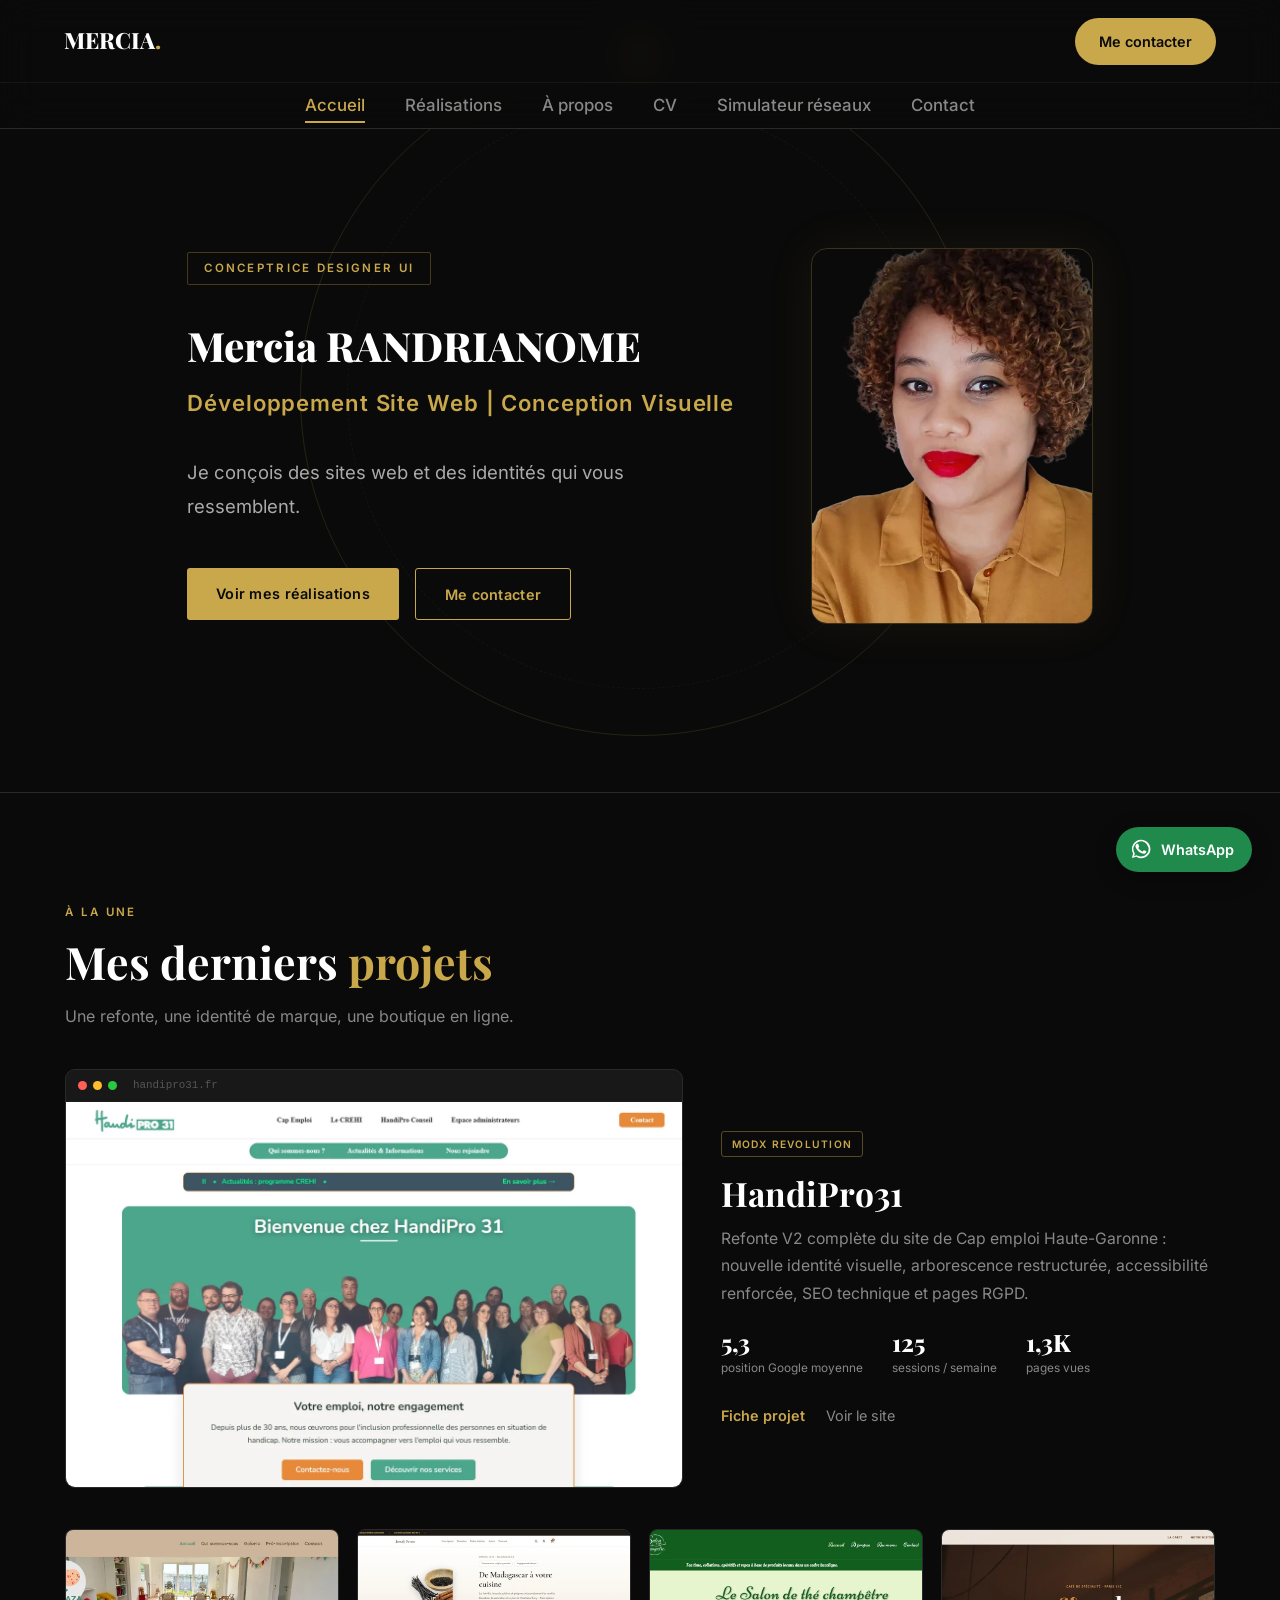
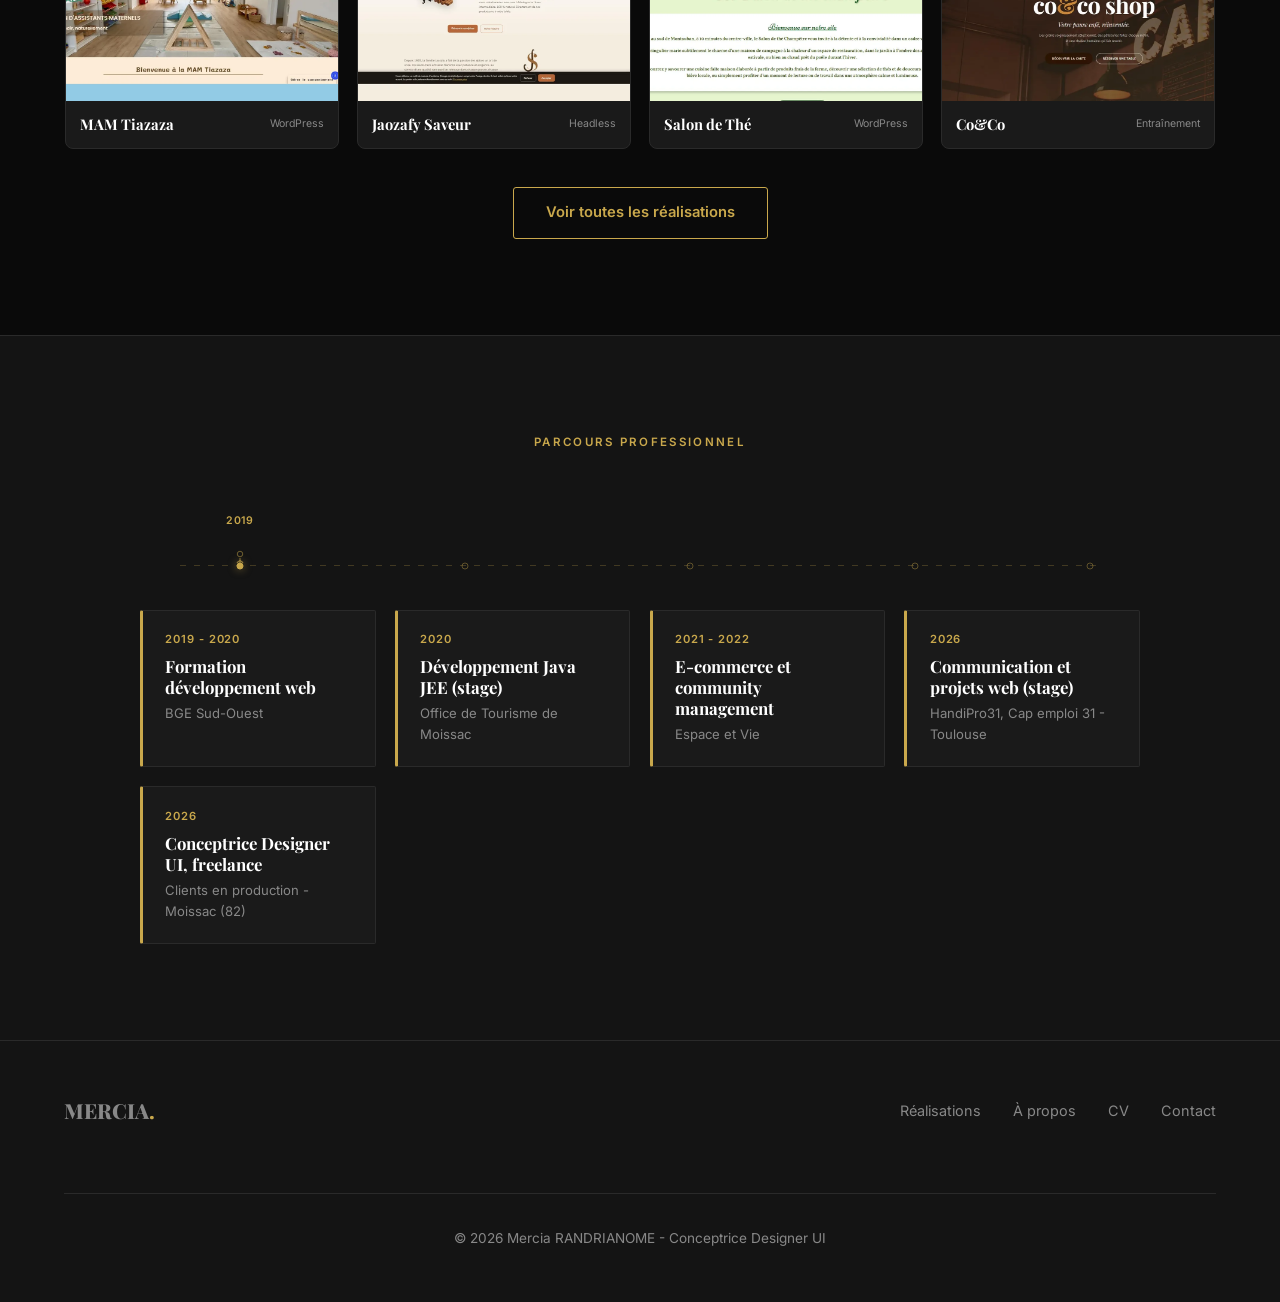
==== commit c3e80414: "Onglet renomme : Simulateur reseaux" ====
--- a/index.html
+++ b/index.html
@@ -8,7 +8,7 @@
       name="description"
       content="Mercia RANDRIANOME, Conceptrice Designer UI à Moissac (82). Sites WordPress, WooCommerce, MODX, identité visuelle. Freelance et poste."
     />
-    <link rel="canonical" href="https://mercia.ikala-ni.fr/" />
+    <link rel="canonical" href="https://portfolio-mercia.ikala-ni.fr/" />
 
     <!-- Open Graph -->
     <meta property="og:type" content="website" />
@@ -17,14 +17,14 @@
       property="og:description"
       content="Sites WordPress, WooCommerce, MODX et identité visuelle. Freelance et poste, basée à Moissac (82)."
     />
-    <meta property="og:url" content="https://mercia.ikala-ni.fr/" />
-    <meta property="og:image" content="https://mercia.ikala-ni.fr/assets/images/og/og-mercia.jpg" />
+    <meta property="og:url" content="https://portfolio-mercia.ikala-ni.fr/" />
+    <meta property="og:image" content="https://portfolio-mercia.ikala-ni.fr/assets/images/og/og-mercia.jpg" />
     <meta property="og:locale" content="fr_FR" />
 
     <meta name="twitter:card" content="summary_large_image" />
     <meta name="twitter:title" content="Mercia RANDRIANOME | Conceptrice Designer UI" />
     <meta name="twitter:description" content="Mercia RANDRIANOME, Conceptrice Designer UI à Moissac (82). Sites WordPress, WooCommerce, MODX, identité visuelle. Freelance et poste." />
-    <meta name="twitter:image" content="https://mercia.ikala-ni.fr/assets/images/og/og-mercia.jpg" />
+    <meta name="twitter:image" content="https://portfolio-mercia.ikala-ni.fr/assets/images/og/og-mercia.jpg" />
     <!-- JSON-LD Person -->
     <script type="application/ld+json">
       {
@@ -33,7 +33,7 @@
         "name": "Rovanimaro El-Mercia RANDRIANOME",
         "alternateName": "Mercia RANDRIANOME",
         "jobTitle": "Conceptrice Designer UI",
-        "url": "https://mercia.ikala-ni.fr/",
+        "url": "https://portfolio-mercia.ikala-ni.fr/",
         "address": {
           "@type": "PostalAddress",
           "addressLocality": "Moissac",
@@ -648,7 +648,7 @@
           <li><a href="realisations.html">Réalisations</a></li>
           <li><a href="apropos.html">À propos</a></li>
           <li><a href="cv.html">CV</a></li>
-          <li><a href="https://simul-reseaux-sociaux.ikala-ni.fr" target="_blank" rel="noopener">Simulateur RS<span class="visually-hidden"> (nouvelle fenêtre)</span></a></li>
+          <li><a href="https://simul-reseaux-sociaux.ikala-ni.fr" target="_blank" rel="noopener">Simulateur réseaux<span class="visually-hidden"> (nouvelle fenêtre)</span></a></li>
           <li><a href="contact.html">Contact</a></li>
         </ul>
       </nav>
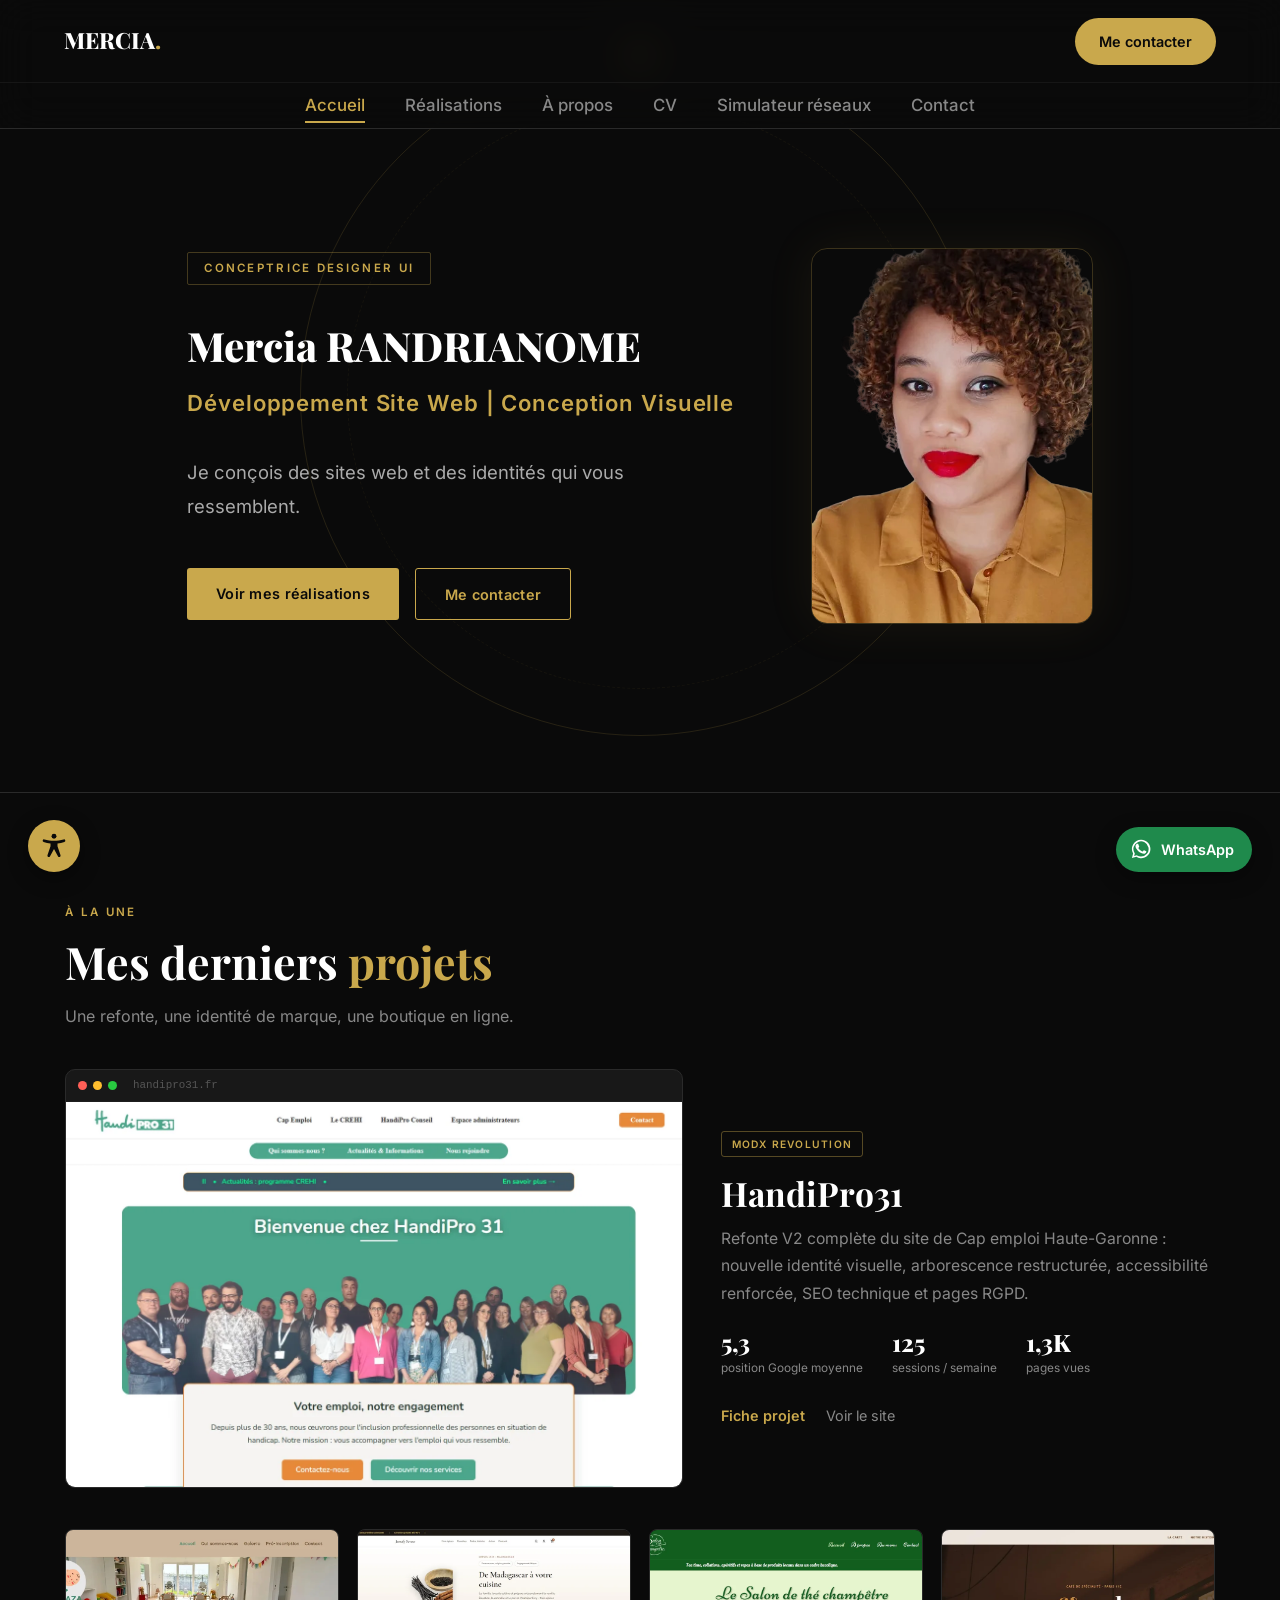
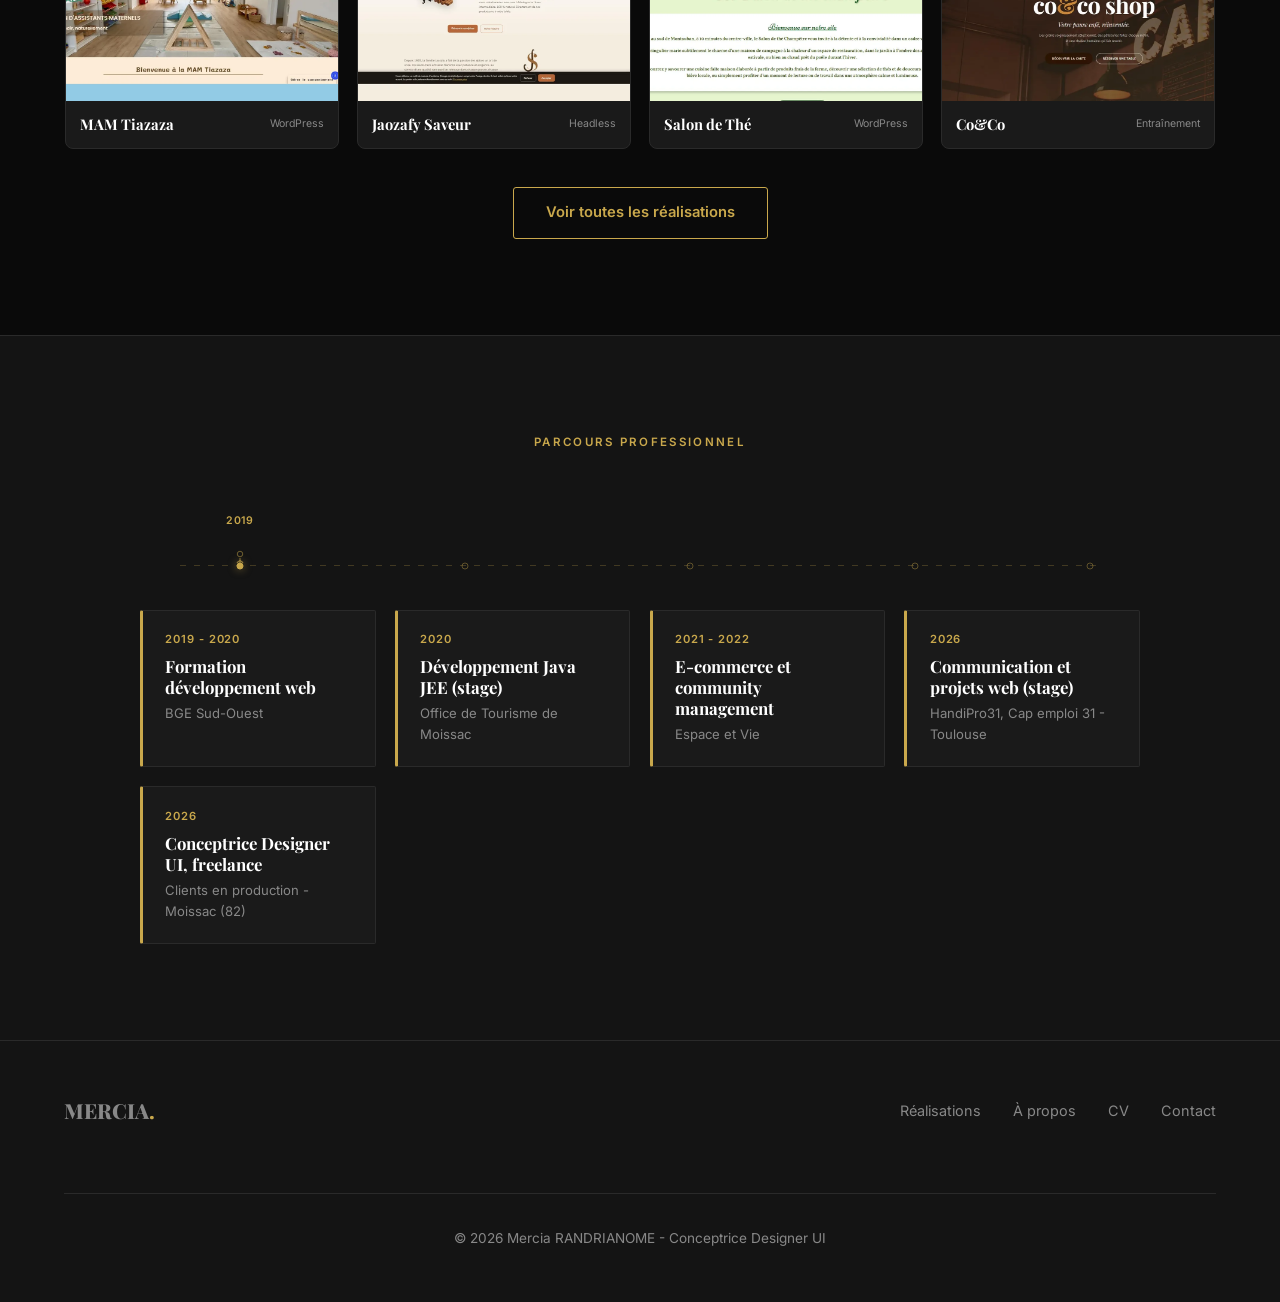
==== commit 1038cbdd: "Reglages d accessibilite : bouton flottant, taille du texte, contraste, liens soulignes, animations" ====
--- a/index.html
+++ b/index.html
@@ -56,6 +56,7 @@
     </script>
 
     <link rel="stylesheet" href="css/style.css" />
+    <link rel="stylesheet" href="css/accessibilite.css" />
     <style>
       /* ══════════ ACCUEIL — styles spécifiques ══════════ */
 
@@ -648,7 +649,7 @@
           <li><a href="realisations.html">Réalisations</a></li>
           <li><a href="apropos.html">À propos</a></li>
           <li><a href="cv.html">CV</a></li>
-          <li><a href="https://simul-reseaux-sociaux.ikala-ni.fr" target="_blank" rel="noopener">Simulateur réseaux<span class="visually-hidden"> (nouvelle fenêtre)</span></a></li>
+          <li><a href="simulateur.html">Simulateur réseaux</a></li>
           <li><a href="contact.html">Contact</a></li>
         </ul>
       </nav>
@@ -842,6 +843,7 @@
     </a>
 
     <script src="js/main.js?v=2"></script>
+    <script src="js/accessibilite.js?v=1"></script>
     <script>
       // ── Personnage qui grandit le long du parcours ──
       (function () {
--- a/css/accessibilite.css
+++ b/css/accessibilite.css
@@ -0,0 +1,192 @@
+/* ══════════════════════════════════════════════════════════════════════
+   RÉGLAGES D'ACCESSIBILITÉ
+   Bouton flottant + panneau de préférences, mémorisées dans le navigateur.
+   ══════════════════════════════════════════════════════════════════════ */
+
+/* ── Bouton flottant (en bas à gauche, à l'opposé de WhatsApp) ── */
+.a11y-btn {
+  position: fixed;
+  left: clamp(16px, 3vw, 28px);
+  bottom: clamp(16px, 3vw, 28px);
+  z-index: 950;
+  width: 52px;
+  height: 52px;
+  display: flex;
+  align-items: center;
+  justify-content: center;
+  background-color: var(--or, #c9a84c);
+  color: var(--noir-profond, #0d0d0d);
+  border: none;
+  border-radius: 50%;
+  cursor: pointer;
+  box-shadow: 0 6px 20px rgba(0, 0, 0, 0.4);
+  transition: transform 0.25s ease, box-shadow 0.25s ease;
+}
+.a11y-btn:hover {
+  transform: translateY(-2px);
+  box-shadow: 0 8px 26px rgba(201, 168, 76, 0.45);
+}
+.a11y-btn svg {
+  width: 28px;
+  height: 28px;
+}
+
+/* ── Panneau ── */
+.a11y-panneau {
+  position: fixed;
+  left: clamp(16px, 3vw, 28px);
+  bottom: calc(clamp(16px, 3vw, 28px) + 64px);
+  z-index: 951;
+  width: min(320px, calc(100vw - 32px));
+  padding: 1.4rem;
+  background-color: #141414;
+  border: 1px solid var(--or, #c9a84c);
+  border-radius: 14px;
+  box-shadow: 0 24px 60px rgba(0, 0, 0, 0.6);
+}
+.a11y-panneau[hidden] {
+  display: none;
+}
+.a11y-panneau h2 {
+  font-family: var(--font-corps, sans-serif);
+  font-size: 0.72rem;
+  letter-spacing: 0.18em;
+  text-transform: uppercase;
+  color: var(--or, #c9a84c);
+  font-weight: 600;
+  margin: 0 0 1rem;
+}
+
+.a11y-ligne {
+  display: flex;
+  align-items: center;
+  justify-content: space-between;
+  gap: 1rem;
+  padding: 0.65rem 0;
+  border-top: 1px solid rgba(255, 255, 255, 0.08);
+}
+.a11y-ligne:first-of-type {
+  border-top: none;
+}
+.a11y-ligne span {
+  font-family: var(--font-corps, sans-serif);
+  font-size: 0.9rem;
+  color: #e8e8e8;
+}
+
+/* Interrupteur */
+.a11y-switch {
+  flex-shrink: 0;
+  width: 46px;
+  height: 26px;
+  padding: 0;
+  border: 1px solid var(--gris-bordure, #2a2a2a);
+  border-radius: 50px;
+  background-color: #222;
+  cursor: pointer;
+  position: relative;
+  transition: background-color 0.2s ease, border-color 0.2s ease;
+}
+.a11y-switch::after {
+  content: "";
+  position: absolute;
+  top: 3px;
+  left: 3px;
+  width: 18px;
+  height: 18px;
+  border-radius: 50%;
+  background-color: #888;
+  transition: transform 0.2s ease, background-color 0.2s ease;
+}
+.a11y-switch[aria-pressed="true"] {
+  background-color: rgba(201, 168, 76, 0.28);
+  border-color: var(--or, #c9a84c);
+}
+.a11y-switch[aria-pressed="true"]::after {
+  transform: translateX(20px);
+  background-color: var(--or, #c9a84c);
+}
+
+.a11y-reinit {
+  display: block;
+  width: 100%;
+  margin-top: 1rem;
+  padding: 0.6rem;
+  font-family: var(--font-corps, sans-serif);
+  font-size: 0.82rem;
+  color: #bdbdbd;
+  background-color: transparent;
+  border: 1px solid var(--gris-bordure, #2a2a2a);
+  border-radius: 8px;
+  cursor: pointer;
+}
+.a11y-reinit:hover {
+  color: #fff;
+  border-color: var(--or, #c9a84c);
+}
+
+/* ══════════ EFFETS APPLIQUÉS À LA PAGE ══════════ */
+
+/* Texte agrandi : tout le site étant en rem, la base suffit */
+html.a11y-texte-1 { font-size: 112.5%; }
+html.a11y-texte-2 { font-size: 125%; }
+
+/* Contraste renforcé */
+html.a11y-contraste body {
+  background-color: #000;
+}
+html.a11y-contraste p,
+html.a11y-contraste li,
+html.a11y-contraste .carte-corps p,
+html.a11y-contraste .mini-corps p,
+html.a11y-contraste .sim-bloc p,
+html.a11y-contraste .sim-liste li,
+html.a11y-contraste .cc-intro,
+html.a11y-contraste .cv-entry p {
+  color: #f2f2f2;
+}
+html.a11y-contraste .carte-tags span,
+html.a11y-contraste .cv-chips span,
+html.a11y-contraste .sim-formats span,
+html.a11y-contraste .navframe-url,
+html.a11y-contraste .cc-delai,
+html.a11y-contraste .footer-copyright,
+html.a11y-contraste .lien-ext {
+  color: #dcdcdc;
+}
+html.a11y-contraste a {
+  color: #f5d97a;
+}
+html.a11y-contraste .carte-site,
+html.a11y-contraste .carte-mini,
+html.a11y-contraste .sim-action {
+  border-color: #6d5c2e;
+}
+
+/* Liens soulignés : repérables sans compter sur la couleur */
+html.a11y-liens main a,
+html.a11y-liens .footer a,
+html.a11y-liens .nav-liens a {
+  text-decoration: underline;
+  text-underline-offset: 3px;
+}
+
+/* Animations coupées */
+html.a11y-anim-off *,
+html.a11y-anim-off *::before,
+html.a11y-anim-off *::after {
+  animation: none !important;
+  transition: none !important;
+  scroll-behavior: auto !important;
+}
+
+@media (max-width: 560px) {
+  .a11y-btn {
+    width: 46px;
+    height: 46px;
+  }
+  .a11y-btn svg {
+    width: 24px;
+    height: 24px;
+  }
+}
